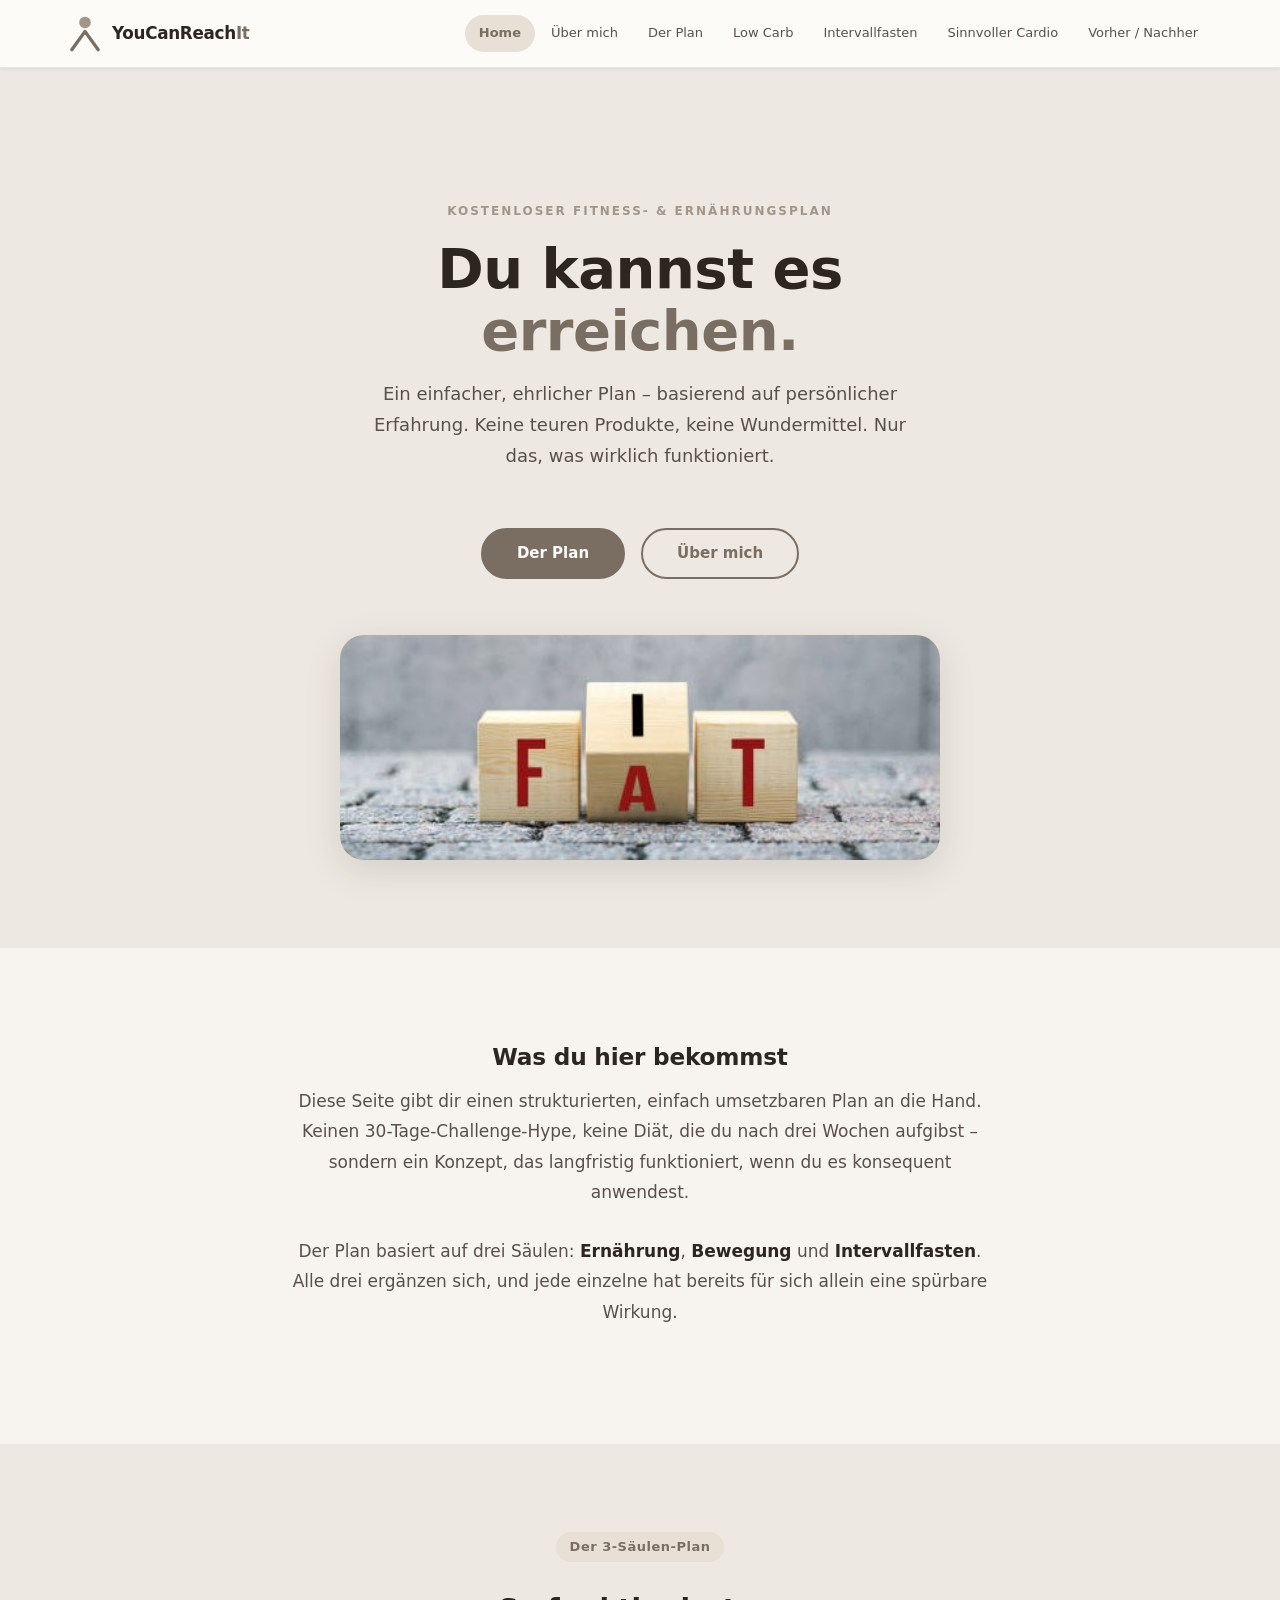
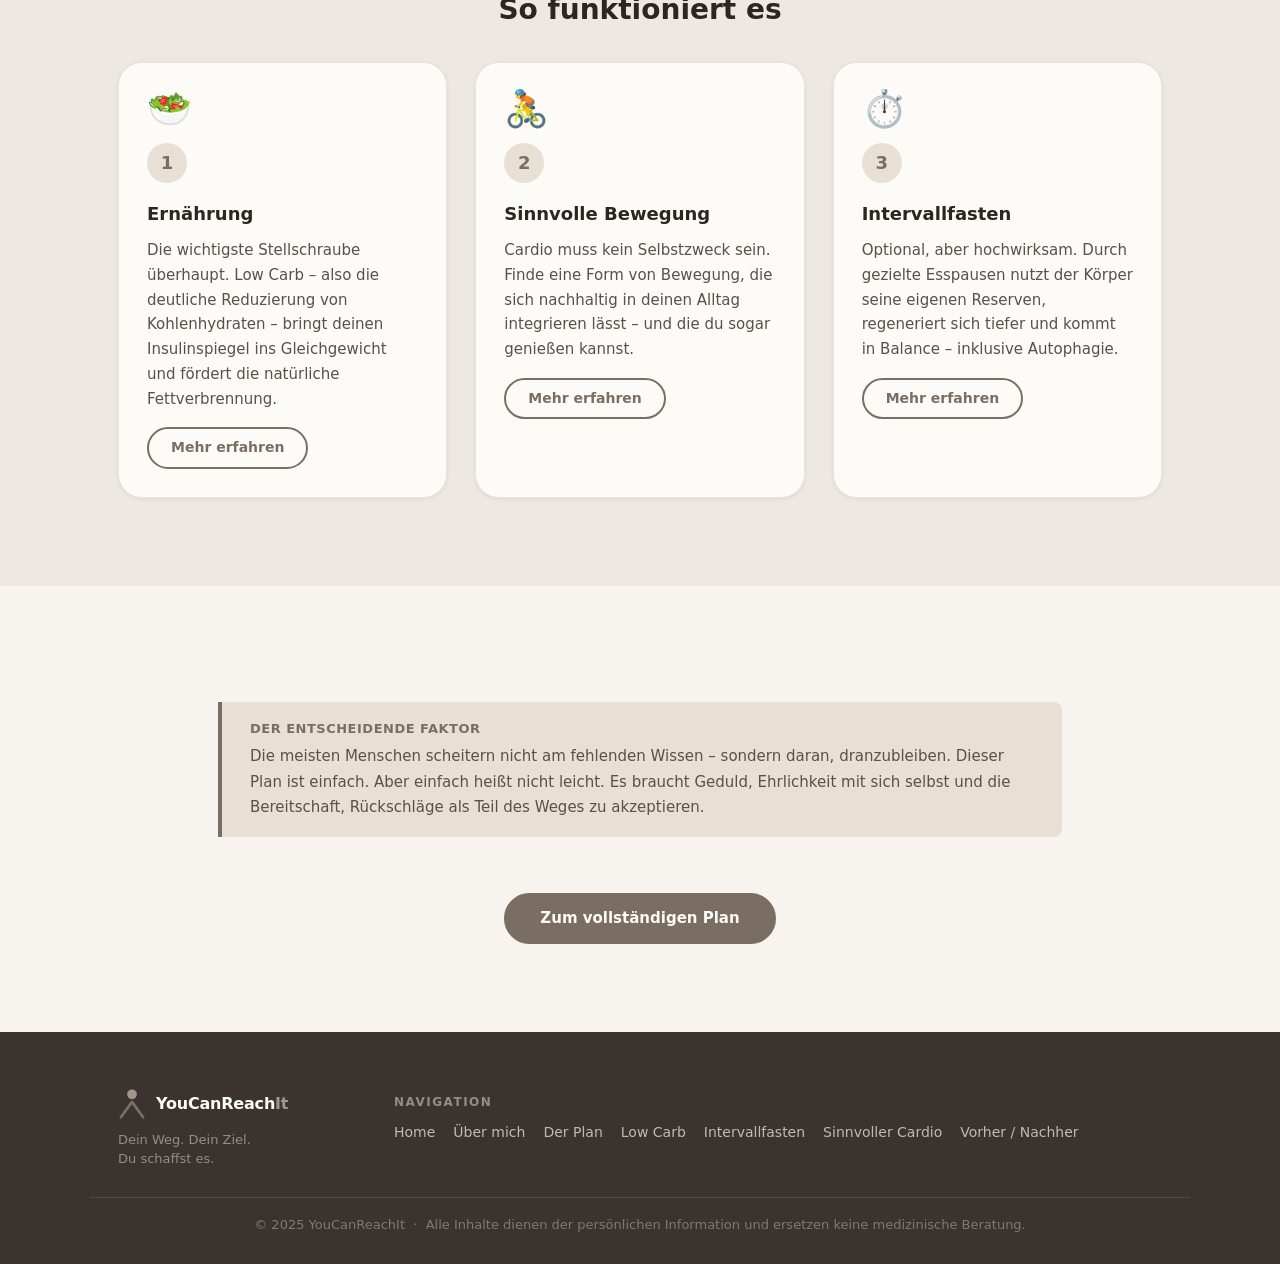
==== index.html @ 7ecdbd4e "first refactoring" ====
<!DOCTYPE html>
<html lang="de">
<head>
  <meta charset="UTF-8">
  <meta name="viewport" content="width=device-width, initial-scale=1.0">
  <meta name="description" content="YouCanReachIt – Ein kostenloser, ehrlicher Plan für nachhaltige Gewichtsabnahme. Ernährung, Bewegung und Intervallfasten einfach erklärt.">
  <title>YouCanReachIt – Du kannst es erreichen</title>
  <link rel="stylesheet" href="main.css">
</head>
<body>

  <!-- ===== NAVBAR ===== -->
  <header class="navbar">
    <div class="nav-container">
      <a href="index.html" class="nav-brand">
        <svg class="logo-svg" viewBox="0 0 40 46" fill="none" xmlns="http://www.w3.org/2000/svg">
          <circle cx="20" cy="9" r="7" fill="#A49589"/>
          <path d="M4 42L20 20L36 42" stroke="#7A6E63" stroke-width="4" stroke-linecap="round" stroke-linejoin="round"/>
        </svg>
        <span class="nav-brand-text">YouCanReach<em>It</em></span>
      </a>
      <nav class="nav-links">
        <a href="index.html" class="active">Home</a>
        <a href="aboutme.html">Über mich</a>
        <a href="plan.html">Der Plan</a>
        <a href="lowcarb.html">Low Carb</a>
        <a href="intervall.html">Intervallfasten</a>
        <a href="sinncardio.html">Sinnvoller Cardio</a>
        <a href="picsside.html">Vorher / Nachher</a>
      </nav>
    </div>
  </header>

  <main>

    <!-- ===== HERO ===== -->
    <section class="hero">
      <div class="container">
        <span class="hero-eyebrow">Kostenloser Fitness- & Ernährungsplan</span>
        <h1 class="hero-title">
          Du kannst es<br><em>erreichen.</em>
        </h1>
        <p class="hero-subtitle">
          Ein einfacher, ehrlicher Plan – basierend auf persönlicher Erfahrung.
          Keine teuren Produkte, keine Wundermittel. Nur das, was wirklich funktioniert.
        </p>
        <div class="btn-group">
          <a href="plan.html" class="btn btn-primary">Der Plan</a>
          <a href="aboutme.html" class="btn btn-secondary">Über mich</a>
        </div>

        <div class="hero-image-wrap">
          <img class="hero-image" src="image/fat.jpg" alt="Motivation – der erste Schritt zählt">
        </div>
      </div>
    </section>

    <!-- ===== INTRO ===== -->
    <section class="section">
      <div class="container">
        <div class="article text-center">
          <h2 style="text-align:center;">Was du hier bekommst</h2>
          <p>
            Diese Seite gibt dir einen strukturierten, einfach umsetzbaren Plan an die Hand.
            Keinen 30-Tage-Challenge-Hype, keine Diät, die du nach drei Wochen aufgibst –
            sondern ein Konzept, das langfristig funktioniert, wenn du es konsequent anwendest.
          </p>
          <p>
            Der Plan basiert auf drei Säulen: <strong>Ernährung</strong>,
            <strong>Bewegung</strong> und <strong>Intervallfasten</strong>.
            Alle drei ergänzen sich, und jede einzelne hat bereits für sich allein
            eine spürbare Wirkung.
          </p>
        </div>
      </div>
    </section>

    <!-- ===== 3 SÄULEN CARDS ===== -->
    <section class="section-alt">
      <div class="container-wide">
        <div class="text-center mb-md">
          <span class="tag">Der 3-Säulen-Plan</span>
          <h2 style="font-size:1.75rem; font-weight:800; color:var(--text-primary); margin-top:var(--space-xs);">
            So funktioniert es
          </h2>
        </div>

        <div class="card-grid">

          <div class="card">
            <div class="card-icon">🥗</div>
            <div class="card-number">1</div>
            <h3 class="card-title">Ernährung</h3>
            <p class="card-body">
              Die wichtigste Stellschraube überhaupt. Low Carb – also die deutliche Reduzierung
              von Kohlenhydraten – bringt deinen Insulinspiegel ins Gleichgewicht und fördert
              die natürliche Fettverbrennung.
            </p>
            <a href="lowcarb.html" class="btn btn-secondary btn-sm">Mehr erfahren</a>
          </div>

          <div class="card">
            <div class="card-icon">🚴</div>
            <div class="card-number">2</div>
            <h3 class="card-title">Sinnvolle Bewegung</h3>
            <p class="card-body">
              Cardio muss kein Selbstzweck sein. Finde eine Form von Bewegung, die sich
              nachhaltig in deinen Alltag integrieren lässt – und die du sogar genießen kannst.
            </p>
            <a href="sinncardio.html" class="btn btn-secondary btn-sm">Mehr erfahren</a>
          </div>

          <div class="card">
            <div class="card-icon">⏱️</div>
            <div class="card-number">3</div>
            <h3 class="card-title">Intervallfasten</h3>
            <p class="card-body">
              Optional, aber hochwirksam. Durch gezielte Esspausen nutzt der Körper seine
              eigenen Reserven, regeneriert sich tiefer und kommt in Balance –
              inklusive Autophagie.
            </p>
            <a href="intervall.html" class="btn btn-secondary btn-sm">Mehr erfahren</a>
          </div>

        </div>
      </div>
    </section>

    <!-- ===== PHILOSOPHY ===== -->
    <section class="section">
      <div class="container">
        <div class="highlight">
          <strong>Der entscheidende Faktor</strong>
          Die meisten Menschen scheitern nicht am fehlenden Wissen – sondern daran, dranzubleiben.
          Dieser Plan ist einfach. Aber einfach heißt nicht leicht. Es braucht Geduld, Ehrlichkeit
          mit sich selbst und die Bereitschaft, Rückschläge als Teil des Weges zu akzeptieren.
        </div>

        <div class="text-center mt-lg">
          <a href="plan.html" class="btn btn-primary">Zum vollständigen Plan</a>
        </div>
      </div>
    </section>

  </main>

  <!-- ===== FOOTER ===== -->
  <footer class="footer">
    <div class="footer-inner">
      <div class="footer-brand">
        <a href="index.html" class="footer-brand-link">
          <svg viewBox="0 0 40 46" fill="none" xmlns="http://www.w3.org/2000/svg" style="width:28px;height:32px;flex-shrink:0;">
            <circle cx="20" cy="9" r="7" fill="#A49589"/>
            <path d="M4 42L20 20L36 42" stroke="#7A6E63" stroke-width="4" stroke-linecap="round" stroke-linejoin="round"/>
          </svg>
          <span class="footer-brand-name">YouCanReach<em>It</em></span>
        </a>
        <p class="footer-tagline">Dein Weg. Dein Ziel.<br>Du schaffst es.</p>
      </div>
      <div class="footer-nav-wrap">
        <p class="footer-nav-title">Navigation</p>
        <nav class="footer-nav">
          <a href="index.html">Home</a>
          <a href="aboutme.html">Über mich</a>
          <a href="plan.html">Der Plan</a>
          <a href="lowcarb.html">Low Carb</a>
          <a href="intervall.html">Intervallfasten</a>
          <a href="sinncardio.html">Sinnvoller Cardio</a>
          <a href="picsside.html">Vorher / Nachher</a>
        </nav>
      </div>
    </div>
    <div class="footer-bottom">
      <p>&copy; 2025 YouCanReachIt &nbsp;·&nbsp; Alle Inhalte dienen der persönlichen Information und ersetzen keine medizinische Beratung.</p>
    </div>
  </footer>

</body>
</html>
---- main.css ----
/* =============================================
   YouCanReachIt – Design System
   Farbpalette: Warmes Beige & Grau
   ============================================= */

/* --- Reset & Base --- */
*, *::before, *::after {
  box-sizing: border-box;
  margin: 0;
  padding: 0;
}

/* --- Design Tokens --- */
:root {
  --bg-main:       #F7F3EE;
  --bg-alt:        #EDE8E1;
  --bg-card:       #FDFBF8;
  --bg-dark:       #3A3330;
  --bg-dark-deep:  #2C2520;

  --accent:        #7A6E63;
  --accent-light:  #A49589;
  --accent-pale:   #E8E0D5;

  --text-primary:  #2C2520;
  --text-secondary:#5A504A;
  --text-muted:    #8C8078;
  --text-white:    #FDFBF8;

  --border:        #D4CCC4;
  --border-light:  #EAE5DF;

  --shadow-sm:  0 1px 4px rgba(44, 37, 32, 0.08);
  --shadow-md:  0 4px 18px rgba(44, 37, 32, 0.11);
  --shadow-lg:  0 10px 36px rgba(44, 37, 32, 0.13);

  --radius-sm:   8px;
  --radius-md:  16px;
  --radius-lg:  24px;
  --radius-xl:  36px;
  --radius-full: 999px;

  --space-xs:   8px;
  --space-sm:  16px;
  --space-md:  28px;
  --space-lg:  56px;
  --space-xl:  88px;
  --space-2xl: 128px;

  --font: 'Segoe UI', system-ui, -apple-system, Arial, sans-serif;
  --nav-height: 68px;
}

/* --- Base --- */
html { scroll-behavior: smooth; }

body {
  font-family: var(--font);
  background: var(--bg-main);
  color: var(--text-primary);
  line-height: 1.72;
  font-size: 16px;
  padding-top: var(--nav-height);
}

img { max-width: 100%; height: auto; display: block; }

/* Reset global link styling from original */
a { text-decoration: none; }


/* =============================================
   NAVBAR
   ============================================= */
.navbar {
  position: fixed;
  top: 0; left: 0; right: 0;
  height: var(--nav-height);
  background: var(--bg-card);
  border-bottom: 1px solid var(--border-light);
  box-shadow: var(--shadow-sm);
  z-index: 1000;
}

.nav-container {
  max-width: 1200px;
  margin: 0 auto;
  height: 100%;
  display: flex;
  align-items: center;
  justify-content: space-between;
  padding: 0 var(--space-md);
  gap: var(--space-sm);
}

.nav-brand {
  display: flex;
  align-items: center;
  gap: 10px;
  text-decoration: none;
  flex-shrink: 0;
}

.logo-svg { width: 34px; height: 38px; flex-shrink: 0; }

.nav-brand-text {
  font-size: 1.05rem;
  font-weight: 800;
  color: var(--text-primary);
  letter-spacing: -0.3px;
  line-height: 1;
}

.nav-brand-text em {
  color: var(--accent);
  font-style: normal;
}

.nav-links {
  display: flex;
  align-items: center;
  gap: 2px;
  flex-wrap: wrap;
  justify-content: flex-end;
}

.nav-links a {
  display: inline-block;
  padding: 7px 14px;
  font-size: 0.8125rem;
  font-weight: 500;
  color: var(--text-secondary);
  text-decoration: none;
  border-radius: var(--radius-full);
  transition: background 0.18s, color 0.18s;
  white-space: nowrap;
  background: none;
  border: none;
  margin: 0;
  text-align: left;
}

.nav-links a:hover { background: var(--accent-pale); color: var(--accent); }
.nav-links a.active { background: var(--accent-pale); color: var(--accent); font-weight: 600; }


/* =============================================
   BUTTONS
   ============================================= */
.btn {
  display: inline-block;
  padding: 13px 34px;
  border-radius: var(--radius-full);
  font-size: 0.9375rem;
  font-weight: 600;
  text-decoration: none;
  text-align: center;
  cursor: pointer;
  transition: all 0.2s ease;
  border: 2px solid transparent;
  white-space: nowrap;
  line-height: 1.4;
}

.btn-primary {
  background: var(--accent);
  color: var(--text-white);
  border-color: var(--accent);
}
.btn-primary:hover {
  background: var(--bg-dark);
  border-color: var(--bg-dark);
  color: var(--text-white);
  transform: translateY(-1px);
  box-shadow: var(--shadow-md);
}

.btn-secondary {
  background: transparent;
  color: var(--accent);
  border-color: var(--accent);
}
.btn-secondary:hover {
  background: var(--accent);
  color: var(--text-white);
  transform: translateY(-1px);
  box-shadow: var(--shadow-md);
}

.btn-ghost {
  background: rgba(253,251,248,0.12);
  color: var(--text-white);
  border-color: rgba(253,251,248,0.35);
}
.btn-ghost:hover {
  background: rgba(253,251,248,0.22);
  color: var(--text-white);
  transform: translateY(-1px);
}

.btn-sm {
  padding: 9px 22px;
  font-size: 0.875rem;
}

.btn-group {
  display: flex;
  gap: var(--space-sm);
  flex-wrap: wrap;
  justify-content: center;
}


/* =============================================
   LAYOUT HELPERS
   ============================================= */
.container      { max-width: 900px;  margin: 0 auto; padding: 0 var(--space-md); }
.container-wide { max-width: 1100px; margin: 0 auto; padding: 0 var(--space-md); }

.section     { padding: var(--space-xl) 0; }
.section-alt { background: var(--bg-alt); padding: var(--space-xl) 0; }
.section-sm  { padding: var(--space-lg) 0; }

.text-center  { text-align: center; }
.text-muted   { color: var(--text-muted); font-size: 0.9rem; }
.mt-xs { margin-top: var(--space-xs); }
.mt-sm { margin-top: var(--space-sm); }
.mt-md { margin-top: var(--space-md); }
.mt-lg { margin-top: var(--space-lg); }
.mb-sm { margin-bottom: var(--space-sm); }
.mb-md { margin-bottom: var(--space-md); }


/* =============================================
   HERO (Landing)
   ============================================= */
.hero {
  background: var(--bg-alt);
  padding: var(--space-2xl) 0 var(--space-xl);
  text-align: center;
}

.hero-eyebrow {
  display: inline-block;
  font-size: 0.75rem;
  font-weight: 700;
  letter-spacing: 2px;
  text-transform: uppercase;
  color: var(--accent-light);
  margin-bottom: var(--space-sm);
}

.hero-title {
  font-size: clamp(2.25rem, 5.5vw, 3.5rem);
  font-weight: 800;
  line-height: 1.12;
  color: var(--text-primary);
  margin-bottom: var(--space-sm);
  letter-spacing: -0.5px;
}

.hero-title em {
  color: var(--accent);
  font-style: normal;
}

.hero-subtitle {
  font-size: 1.125rem;
  color: var(--text-secondary);
  max-width: 560px;
  margin: 0 auto var(--space-lg);
  line-height: 1.72;
}

.hero-image-wrap {
  margin-top: var(--space-lg);
  display: flex;
  justify-content: center;
}

.hero-image {
  width: 100%;
  max-width: 600px;
  max-height: 340px;
  object-fit: cover;
  border-radius: var(--radius-lg);
  box-shadow: var(--shadow-lg);
}


/* =============================================
   PAGE HERO (Unterseiten)
   ============================================= */
.page-hero {
  background: var(--bg-alt);
  padding: var(--space-lg) 0 var(--space-md);
  text-align: center;
  border-bottom: 1px solid var(--border-light);
}

.page-title {
  font-size: clamp(1.8rem, 4.5vw, 2.6rem);
  font-weight: 800;
  color: var(--text-primary);
  letter-spacing: -0.3px;
}

.page-subtitle {
  font-size: 1.0625rem;
  color: var(--text-secondary);
  margin-top: var(--space-xs);
  max-width: 520px;
  margin-left: auto;
  margin-right: auto;
  line-height: 1.65;
}

.tag {
  display: inline-block;
  background: var(--accent-pale);
  color: var(--accent);
  border-radius: var(--radius-full);
  padding: 4px 14px;
  font-size: 0.8125rem;
  font-weight: 600;
  letter-spacing: 0.5px;
  margin-bottom: var(--space-sm);
}


/* =============================================
   CARDS
   ============================================= */
.card {
  background: var(--bg-card);
  border: 1px solid var(--border-light);
  border-radius: var(--radius-lg);
  padding: var(--space-md);
  box-shadow: var(--shadow-sm);
  transition: box-shadow 0.2s, transform 0.2s;
}

.card:hover {
  box-shadow: var(--shadow-md);
  transform: translateY(-3px);
}

.card-grid {
  display: grid;
  grid-template-columns: repeat(auto-fit, minmax(260px, 1fr));
  gap: var(--space-md);
}

.card-icon {
  font-size: 2.25rem;
  margin-bottom: var(--space-sm);
  line-height: 1;
}

.card-number {
  display: inline-flex;
  align-items: center;
  justify-content: center;
  width: 40px;
  height: 40px;
  background: var(--accent-pale);
  color: var(--accent);
  border-radius: 50%;
  font-size: 1.125rem;
  font-weight: 800;
  margin-bottom: var(--space-sm);
  flex-shrink: 0;
}

.card-title {
  font-size: 1.125rem;
  font-weight: 700;
  color: var(--text-primary);
  margin-bottom: var(--space-xs);
}

.card-body {
  font-size: 0.9375rem;
  color: var(--text-secondary);
  line-height: 1.65;
  margin-bottom: var(--space-sm);
}


/* =============================================
   CONTENT ARTICLE
   ============================================= */
.article {
  max-width: 700px;
  margin: 0 auto;
  font-size: 1.0625rem;
  color: var(--text-secondary);
  line-height: 1.8;
}

.article h2 {
  font-size: 1.45rem;
  font-weight: 700;
  color: var(--text-primary);
  margin: var(--space-lg) 0 var(--space-xs);
  letter-spacing: -0.2px;
}

.article h2:first-child { margin-top: 0; }

.article p { margin-bottom: var(--space-md); }

.article strong {
  color: var(--text-primary);
  font-weight: 600;
}

.highlight {
  background: var(--accent-pale);
  border-left: 4px solid var(--accent);
  border-radius: 0 var(--radius-sm) var(--radius-sm) 0;
  padding: var(--space-sm) var(--space-md);
  margin: var(--space-md) 0;
  color: var(--text-secondary);
  font-size: 0.9375rem;
  line-height: 1.7;
}

.highlight strong {
  color: var(--accent);
  display: block;
  margin-bottom: 4px;
  font-size: 0.8125rem;
  letter-spacing: 0.5px;
  text-transform: uppercase;
}


/* =============================================
   FEATURE IMAGE
   ============================================= */
.feature-image {
  border-radius: var(--radius-lg);
  box-shadow: var(--shadow-md);
  width: 100%;
  max-width: 560px;
  height: 320px;
  object-fit: cover;
  margin: var(--space-md) auto;
}

.feature-image-sm {
  border-radius: var(--radius-md);
  box-shadow: var(--shadow-sm);
  width: 100%;
  max-width: 380px;
  height: 240px;
  object-fit: cover;
  margin: var(--space-sm) auto;
}


/* =============================================
   GALLERY
   ============================================= */
.gallery {
  display: grid;
  grid-template-columns: repeat(auto-fill, minmax(180px, 1fr));
  gap: var(--space-sm);
}

.gallery-item { position: relative; }

.gallery-item img {
  width: 100%;
  height: 240px;
  object-fit: cover;
  border-radius: var(--radius-md);
  box-shadow: var(--shadow-sm);
  transition: box-shadow 0.2s, transform 0.2s;
}

.gallery-item img:hover {
  box-shadow: var(--shadow-md);
  transform: scale(1.02);
}

.gallery-label {
  text-align: center;
  font-size: 0.8125rem;
  color: var(--text-muted);
  margin-top: 6px;
  font-weight: 500;
}


/* =============================================
   BACK NAVIGATION
   ============================================= */
.back-nav {
  display: flex;
  gap: var(--space-sm);
  justify-content: center;
  padding: var(--space-lg) var(--space-md);
  flex-wrap: wrap;
  border-top: 1px solid var(--border-light);
  margin-top: var(--space-lg);
}


/* =============================================
   INFO / HIGHLIGHT BANNER
   ============================================= */
.info-banner {
  background: var(--bg-dark);
  color: var(--text-white);
  border-radius: var(--radius-lg);
  padding: var(--space-md) var(--space-lg);
  text-align: center;
}

.info-banner h3 {
  color: var(--text-white);
  font-size: 1.125rem;
  font-weight: 700;
  margin-bottom: var(--space-xs);
}

.info-banner p {
  color: rgba(253, 251, 248, 0.80);
  font-size: 0.9375rem;
  line-height: 1.65;
}


/* =============================================
   DONATE SECTION
   ============================================= */
.donate-card {
  background: var(--bg-card);
  border: 1px solid var(--border-light);
  border-radius: var(--radius-lg);
  padding: var(--space-lg);
  text-align: center;
  max-width: 540px;
  margin: 0 auto;
  box-shadow: var(--shadow-sm);
}

.donate-card h3 {
  font-size: 1.3rem;
  font-weight: 700;
  color: var(--text-primary);
  margin-bottom: var(--space-xs);
}

.donate-card p {
  color: var(--text-secondary);
  font-size: 0.9375rem;
  line-height: 1.65;
  margin-bottom: var(--space-md);
}

.donate-card .paypal-btn img {
  height: 44px;
  width: auto;
  margin: 0 auto;
}


/* =============================================
   ABOUT ME SPLIT LAYOUT
   ============================================= */
.split {
  display: grid;
  grid-template-columns: 340px 1fr;
  gap: var(--space-lg);
  align-items: center;
}

.about-image {
  width: 100%;
  max-width: 320px;
  height: 380px;
  object-fit: cover;
  object-position: top;
  border-radius: var(--radius-lg);
  box-shadow: var(--shadow-md);
  filter: grayscale(15%);
}

.about-text h2 {
  font-size: 1.5rem;
  font-weight: 700;
  color: var(--text-primary);
  margin-bottom: var(--space-sm);
  letter-spacing: -0.2px;
}

.about-text p {
  color: var(--text-secondary);
  font-size: 1rem;
  line-height: 1.8;
  margin-bottom: var(--space-sm);
}


/* =============================================
   FOOTER
   ============================================= */
.footer {
  background: var(--bg-dark);
  padding: var(--space-lg) 0 var(--space-md);
}

.footer-inner {
  max-width: 1100px;
  margin: 0 auto;
  padding: 0 var(--space-md);
  display: grid;
  grid-template-columns: 220px 1fr;
  gap: var(--space-lg);
  align-items: start;
}

.footer-brand { display: flex; flex-direction: column; gap: 8px; }

.footer-brand-link {
  display: flex;
  align-items: center;
  gap: 10px;
  text-decoration: none;
}

.footer-brand-name {
  font-size: 1rem;
  font-weight: 800;
  color: var(--text-white);
  letter-spacing: -0.2px;
}

.footer-brand-name em {
  color: var(--accent-light);
  font-style: normal;
}

.footer-tagline {
  font-size: 0.8125rem;
  color: rgba(253, 251, 248, 0.45);
  line-height: 1.5;
  margin-top: 2px;
}

.footer-nav-wrap { padding-top: 4px; }

.footer-nav-title {
  font-size: 0.75rem;
  font-weight: 700;
  letter-spacing: 1.5px;
  text-transform: uppercase;
  color: rgba(253, 251, 248, 0.45);
  margin-bottom: var(--space-xs);
}

.footer-nav {
  display: flex;
  flex-wrap: wrap;
  gap: 6px 18px;
}

.footer-nav a {
  color: rgba(253, 251, 248, 0.68);
  text-decoration: none;
  font-size: 0.875rem;
  transition: color 0.18s;
  display: inline;
  background: none;
  margin: 0;
  padding: 0;
  border-radius: 0;
}

.footer-nav a:hover { color: var(--text-white); }

.footer-bottom {
  max-width: 1100px;
  margin: var(--space-md) auto 0;
  padding: var(--space-sm) var(--space-md) 0;
  border-top: 1px solid rgba(253, 251, 248, 0.1);
  text-align: center;
  font-size: 0.8125rem;
  color: rgba(253, 251, 248, 0.35);
}


/* =============================================
   RESPONSIVE
   ============================================= */
@media (max-width: 860px) {
  .split {
    grid-template-columns: 1fr;
    text-align: center;
  }
  .about-image {
    margin: 0 auto;
    height: 300px;
  }
  .footer-inner {
    grid-template-columns: 1fr;
    text-align: center;
  }
  .footer-brand { align-items: center; }
  .footer-brand-link { justify-content: center; }
  .footer-nav { justify-content: center; }
}

@media (max-width: 640px) {
  :root {
    --space-xl: 60px;
    --space-2xl: 80px;
    --nav-height: 60px;
  }

  .nav-links a {
    font-size: 0.75rem;
    padding: 5px 10px;
  }

  .gallery {
    grid-template-columns: repeat(auto-fill, minmax(150px, 1fr));
  }

  .feature-image { height: 220px; }
  .feature-image-sm { height: 180px; }
}

@media (max-width: 520px) {
  :root { --nav-height: 112px; }

  .nav-container {
    flex-direction: column;
    height: auto;
    padding: 10px var(--space-sm);
    gap: 8px;
  }

  .navbar { height: auto; }

  .nav-links { justify-content: center; }

  .btn { padding: 11px 26px; font-size: 0.875rem; }
}
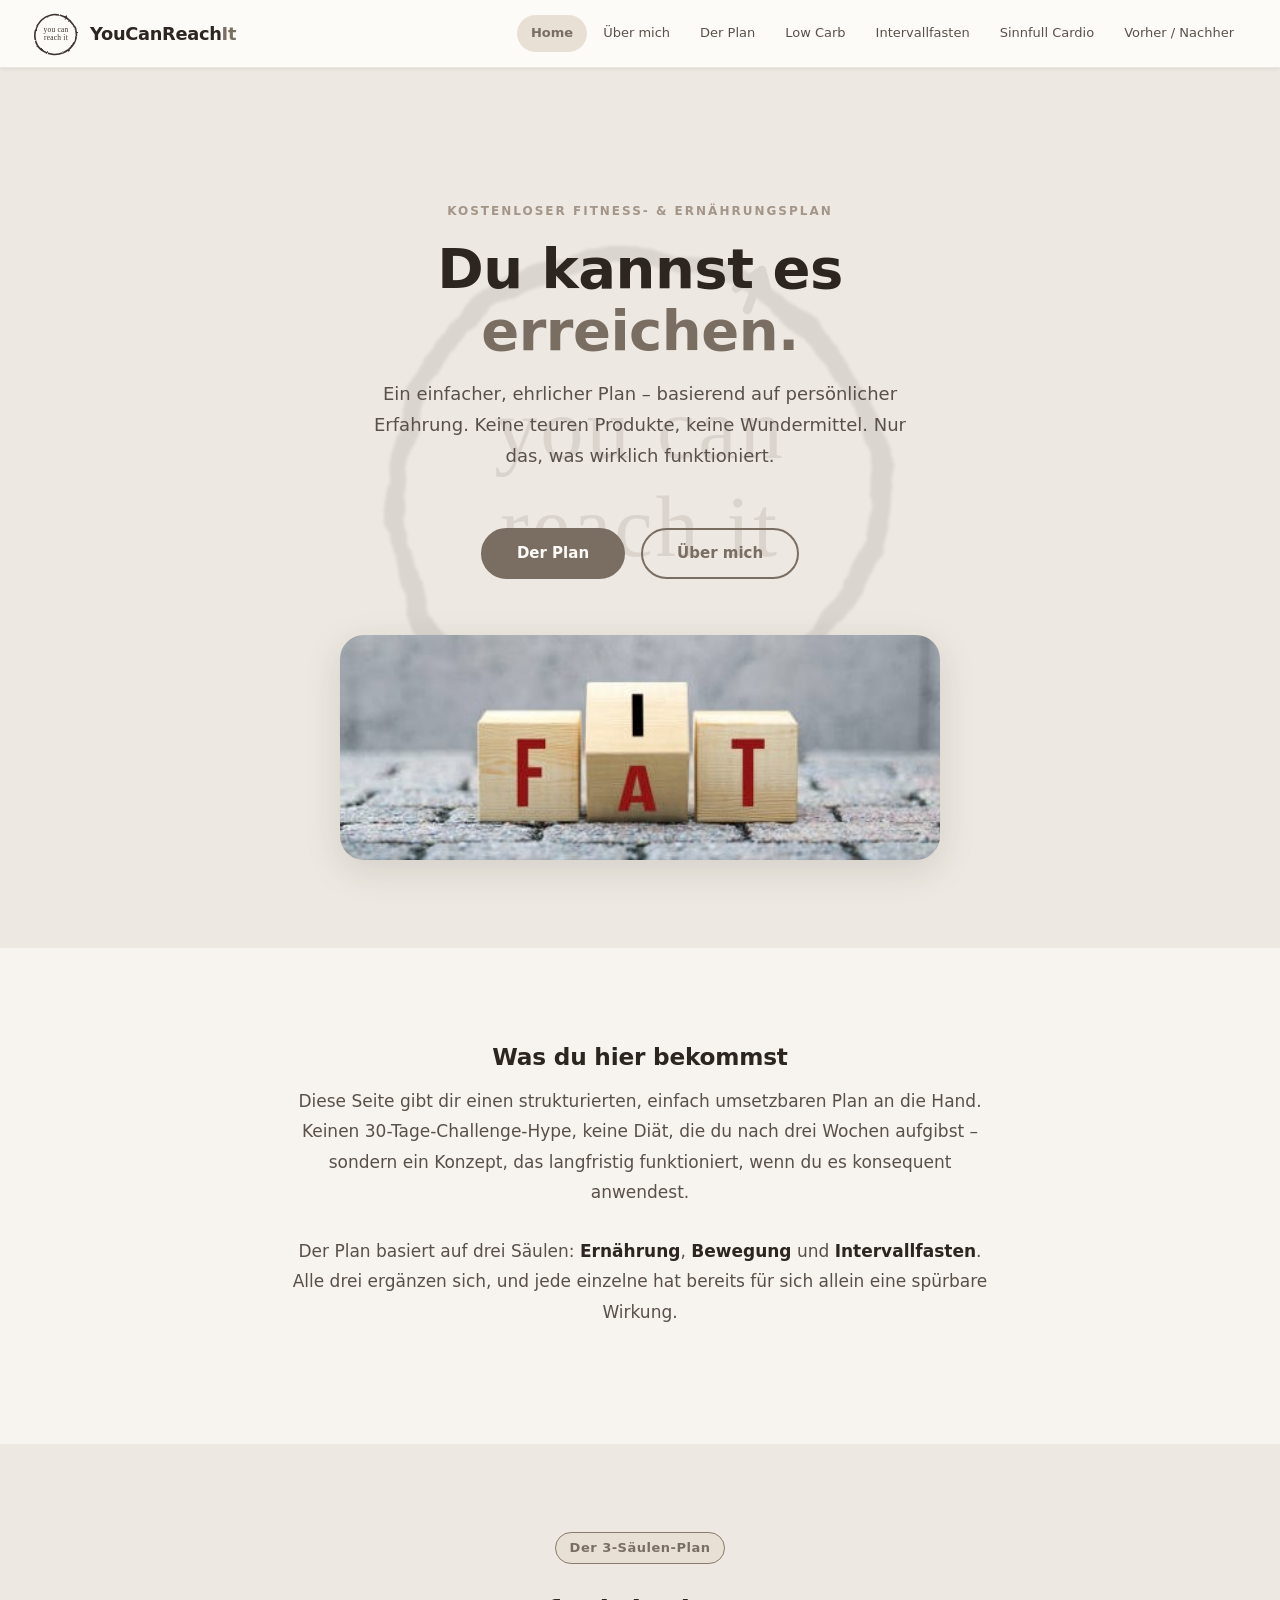
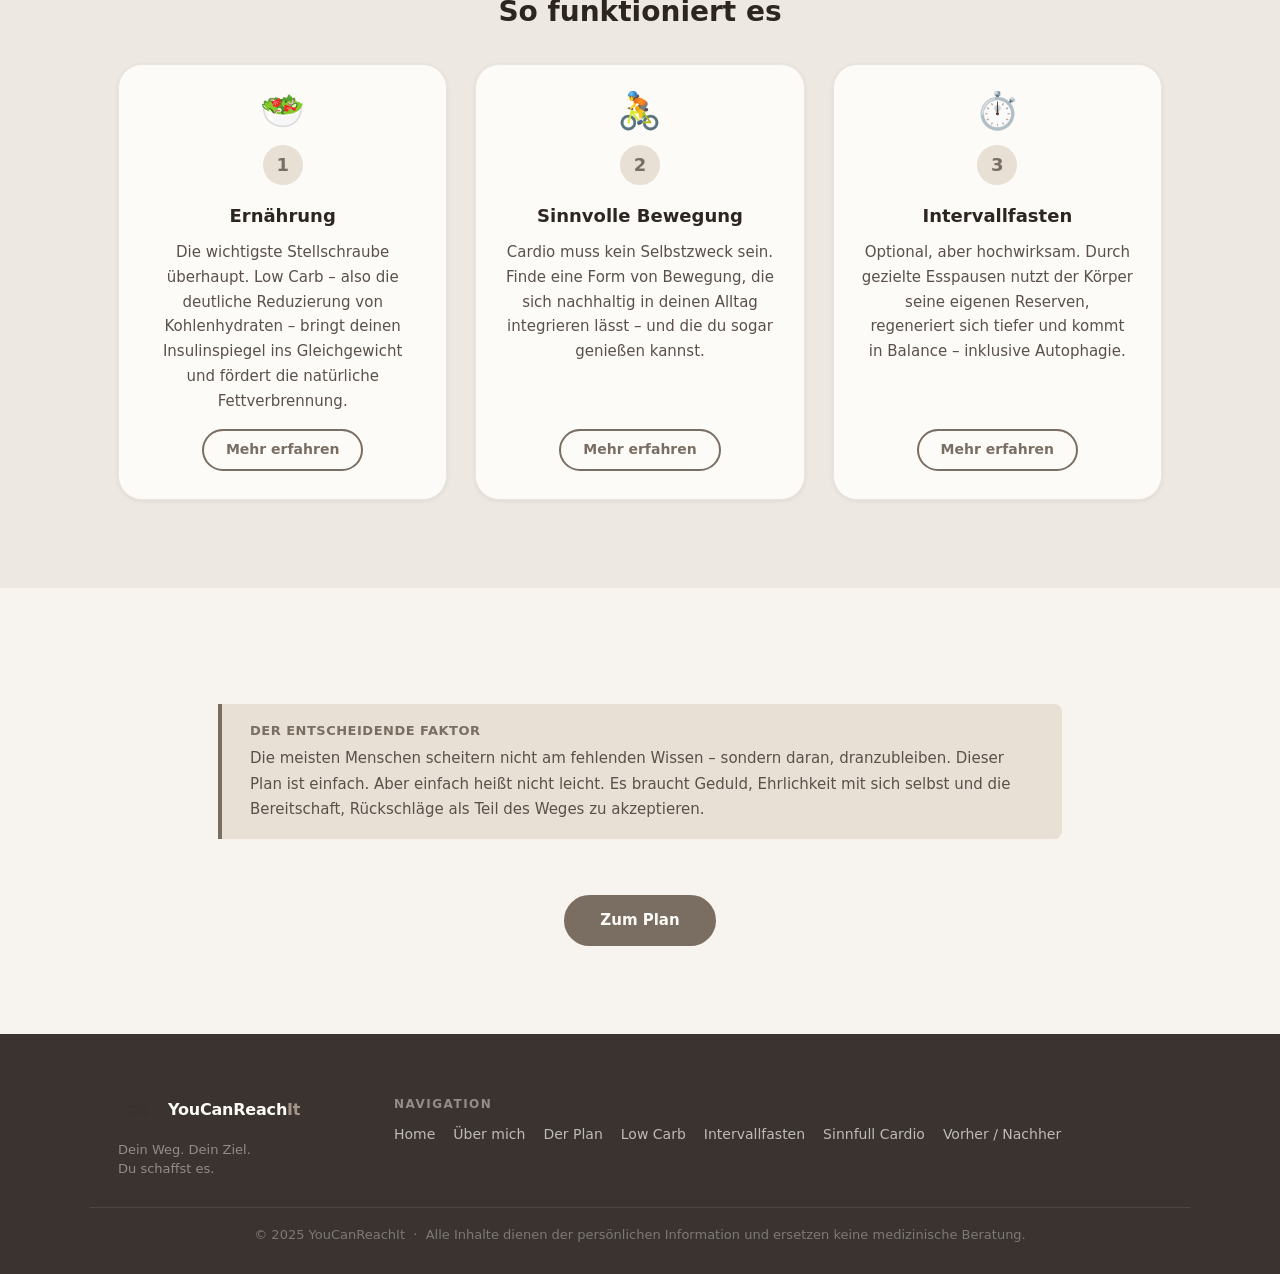
==== commit 6266d0fc: "second refactoring" ====
--- a/index.html
+++ b/index.html
@@ -5,6 +5,7 @@
   <meta name="viewport" content="width=device-width, initial-scale=1.0">
   <meta name="description" content="YouCanReachIt – Ein kostenloser, ehrlicher Plan für nachhaltige Gewichtsabnahme. Ernährung, Bewegung und Intervallfasten einfach erklärt.">
   <title>YouCanReachIt – Du kannst es erreichen</title>
+  <link rel="icon" href="favicon.svg" type="image/svg+xml">
   <link rel="stylesheet" href="main.css">
 </head>
 <body>
@@ -13,10 +14,7 @@
   <header class="navbar">
     <div class="nav-container">
       <a href="index.html" class="nav-brand">
-        <svg class="logo-svg" viewBox="0 0 40 46" fill="none" xmlns="http://www.w3.org/2000/svg">
-          <circle cx="20" cy="9" r="7" fill="#A49589"/>
-          <path d="M4 42L20 20L36 42" stroke="#7A6E63" stroke-width="4" stroke-linecap="round" stroke-linejoin="round"/>
-        </svg>
+        <img src="logo.svg" class="logo-svg" alt="YouCanReachIt Logo">
         <span class="nav-brand-text">YouCanReach<em>It</em></span>
       </a>
       <nav class="nav-links">
@@ -25,7 +23,7 @@
         <a href="plan.html">Der Plan</a>
         <a href="lowcarb.html">Low Carb</a>
         <a href="intervall.html">Intervallfasten</a>
-        <a href="sinncardio.html">Sinnvoller Cardio</a>
+        <a href="sinncardio.html">Sinnfull Cardio</a>
         <a href="picsside.html">Vorher / Nachher</a>
       </nav>
     </div>
@@ -35,6 +33,7 @@
 
     <!-- ===== HERO ===== -->
     <section class="hero">
+      <img src="logo.svg" class="hero-watermark" alt="">
       <div class="container">
         <span class="hero-eyebrow">Kostenloser Fitness- & Ernährungsplan</span>
         <h1 class="hero-title">
@@ -87,7 +86,7 @@
 
         <div class="card-grid">
 
-          <div class="card">
+          <a href="lowcarb.html" class="card">
             <div class="card-icon">🥗</div>
             <div class="card-number">1</div>
             <h3 class="card-title">Ernährung</h3>
@@ -96,10 +95,10 @@
               von Kohlenhydraten – bringt deinen Insulinspiegel ins Gleichgewicht und fördert
               die natürliche Fettverbrennung.
             </p>
-            <a href="lowcarb.html" class="btn btn-secondary btn-sm">Mehr erfahren</a>
-          </div>
+            <span class="btn btn-secondary btn-sm">Mehr erfahren</span>
+          </a>
 
-          <div class="card">
+          <a href="sinncardio.html" class="card">
             <div class="card-icon">🚴</div>
             <div class="card-number">2</div>
             <h3 class="card-title">Sinnvolle Bewegung</h3>
@@ -107,10 +106,10 @@
               Cardio muss kein Selbstzweck sein. Finde eine Form von Bewegung, die sich
               nachhaltig in deinen Alltag integrieren lässt – und die du sogar genießen kannst.
             </p>
-            <a href="sinncardio.html" class="btn btn-secondary btn-sm">Mehr erfahren</a>
-          </div>
+            <span class="btn btn-secondary btn-sm">Mehr erfahren</span>
+          </a>
 
-          <div class="card">
+          <a href="intervall.html" class="card">
             <div class="card-icon">⏱️</div>
             <div class="card-number">3</div>
             <h3 class="card-title">Intervallfasten</h3>
@@ -119,8 +118,8 @@
               eigenen Reserven, regeneriert sich tiefer und kommt in Balance –
               inklusive Autophagie.
             </p>
-            <a href="intervall.html" class="btn btn-secondary btn-sm">Mehr erfahren</a>
-          </div>
+            <span class="btn btn-secondary btn-sm">Mehr erfahren</span>
+          </a>
 
         </div>
       </div>
@@ -137,7 +136,7 @@
         </div>
 
         <div class="text-center mt-lg">
-          <a href="plan.html" class="btn btn-primary">Zum vollständigen Plan</a>
+          <a href="plan.html" class="btn btn-primary">Zum Plan</a>
         </div>
       </div>
     </section>
@@ -149,10 +148,7 @@
     <div class="footer-inner">
       <div class="footer-brand">
         <a href="index.html" class="footer-brand-link">
-          <svg viewBox="0 0 40 46" fill="none" xmlns="http://www.w3.org/2000/svg" style="width:28px;height:32px;flex-shrink:0;">
-            <circle cx="20" cy="9" r="7" fill="#A49589"/>
-            <path d="M4 42L20 20L36 42" stroke="#7A6E63" stroke-width="4" stroke-linecap="round" stroke-linejoin="round"/>
-          </svg>
+          <img src="logo.svg" style="width:40px;height:40px;flex-shrink:0;object-fit:contain;" alt="YouCanReachIt Logo">
           <span class="footer-brand-name">YouCanReach<em>It</em></span>
         </a>
         <p class="footer-tagline">Dein Weg. Dein Ziel.<br>Du schaffst es.</p>
@@ -165,7 +161,7 @@
           <a href="plan.html">Der Plan</a>
           <a href="lowcarb.html">Low Carb</a>
           <a href="intervall.html">Intervallfasten</a>
-          <a href="sinncardio.html">Sinnvoller Cardio</a>
+          <a href="sinncardio.html">Sinnfull Cardio</a>
           <a href="picsside.html">Vorher / Nachher</a>
         </nav>
       </div>
--- a/main.css
+++ b/main.css
@@ -2,6 +2,7 @@
    YouCanReachIt – Design System
    Farbpalette: Warmes Beige & Grau
    ============================================= */
+@import url('https://fonts.googleapis.com/css2?family=Dancing+Script:wght@600&display=swap');
 
 /* --- Reset & Base --- */
 *, *::before, *::after {
@@ -83,13 +84,12 @@
 }
 
 .nav-container {
-  max-width: 1200px;
-  margin: 0 auto;
+  width: 100%;
   height: 100%;
   display: flex;
   align-items: center;
   justify-content: space-between;
-  padding: 0 var(--space-md);
+  padding: 0 32px;
   gap: var(--space-sm);
 }
 
@@ -101,10 +101,10 @@
   flex-shrink: 0;
 }
 
-.logo-svg { width: 34px; height: 38px; flex-shrink: 0; }
+.logo-svg { width: 48px; height: 48px; flex-shrink: 0; object-fit: contain; }
 
 .nav-brand-text {
-  font-size: 1.05rem;
+  font-size: 1.113rem;
   font-weight: 800;
   color: var(--text-primary);
   letter-spacing: -0.3px;
@@ -238,6 +238,26 @@
   background: var(--bg-alt);
   padding: var(--space-2xl) 0 var(--space-xl);
   text-align: center;
+  position: relative;
+  overflow: hidden;
+}
+
+.hero > .container {
+  position: relative;
+  z-index: 1;
+}
+
+.hero-watermark {
+  position: absolute;
+  top: 47%;
+  left: 50%;
+  transform: translate(-50%, -50%);
+  width: 562px;
+  height: 562px;
+  object-fit: contain;
+  opacity: 0.1;
+  pointer-events: none;
+  user-select: none;
 }
 
 .hero-eyebrow {
@@ -320,6 +340,7 @@
   background: var(--accent-pale);
   color: var(--accent);
   border-radius: var(--radius-full);
+  border: 1.5px solid #8A7B6E;
   padding: 4px 14px;
   font-size: 0.8125rem;
   font-weight: 600;
@@ -338,11 +359,47 @@
   padding: var(--space-md);
   box-shadow: var(--shadow-sm);
   transition: box-shadow 0.2s, transform 0.2s;
-}
-
+  display: flex;
+  flex-direction: column;
+  text-align: center;
+}
+
+.card .btn {
+  margin-top: auto;
+  align-self: center;
+}
+
+/* Karten ohne Aktion: kein Hover-Effekt */
 .card:hover {
-  box-shadow: var(--shadow-md);
+  box-shadow: var(--shadow-sm);
+  transform: none;
+}
+
+/* Karten, die selbst ein Link sind (a.card) */
+a.card {
+  text-decoration: none;
+  color: inherit;
+  cursor: pointer;
+}
+
+a.card:hover {
+  box-shadow: var(--shadow-sm);
+  transform: none;
+}
+
+/* 3D-Button-Bewegung – nur translateY, kein Schatten */
+a.card .btn {
+  transition: transform 0.12s ease;
+  pointer-events: none;
+}
+
+a.card:hover .btn {
   transform: translateY(-3px);
+}
+
+a.card:active .btn {
+  transform: translateY(2px);
+  transition-duration: 0.08s;
 }
 
 .card-grid {
@@ -355,12 +412,14 @@
   font-size: 2.25rem;
   margin-bottom: var(--space-sm);
   line-height: 1;
+  align-self: center;
 }
 
 .card-number {
   display: inline-flex;
   align-items: center;
   justify-content: center;
+  align-self: center;
   width: 40px;
   height: 40px;
   background: var(--accent-pale);
@@ -445,7 +504,9 @@
   width: 100%;
   max-width: 560px;
   height: 320px;
-  object-fit: cover;
+  object-fit: contain;
+  background: #FFFFFF;
+  border: 1.5px solid #C8C0B8;
   margin: var(--space-md) auto;
 }
 
@@ -586,7 +647,7 @@
   object-position: top;
   border-radius: var(--radius-lg);
   box-shadow: var(--shadow-md);
-  filter: grayscale(15%);
+  filter: grayscale(100%) blur(0.8px);
 }
 
 .about-text h2 {
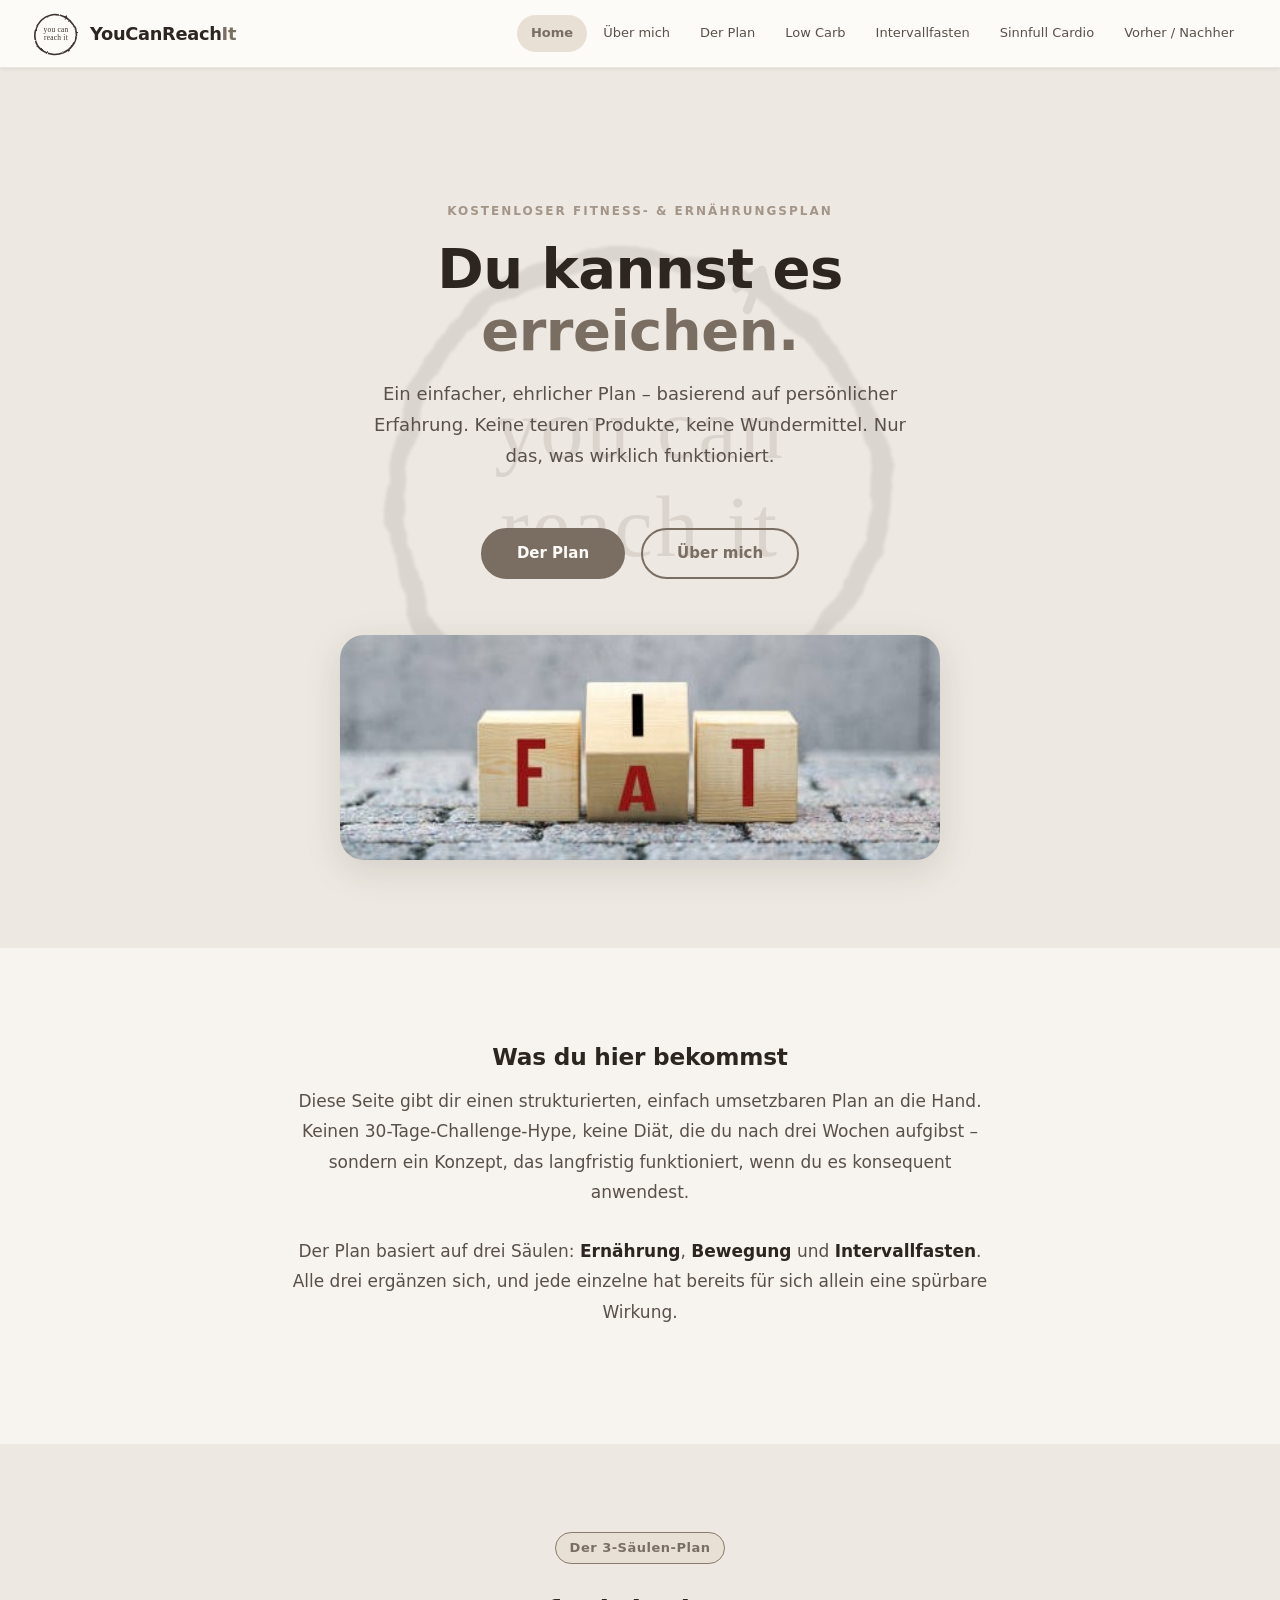
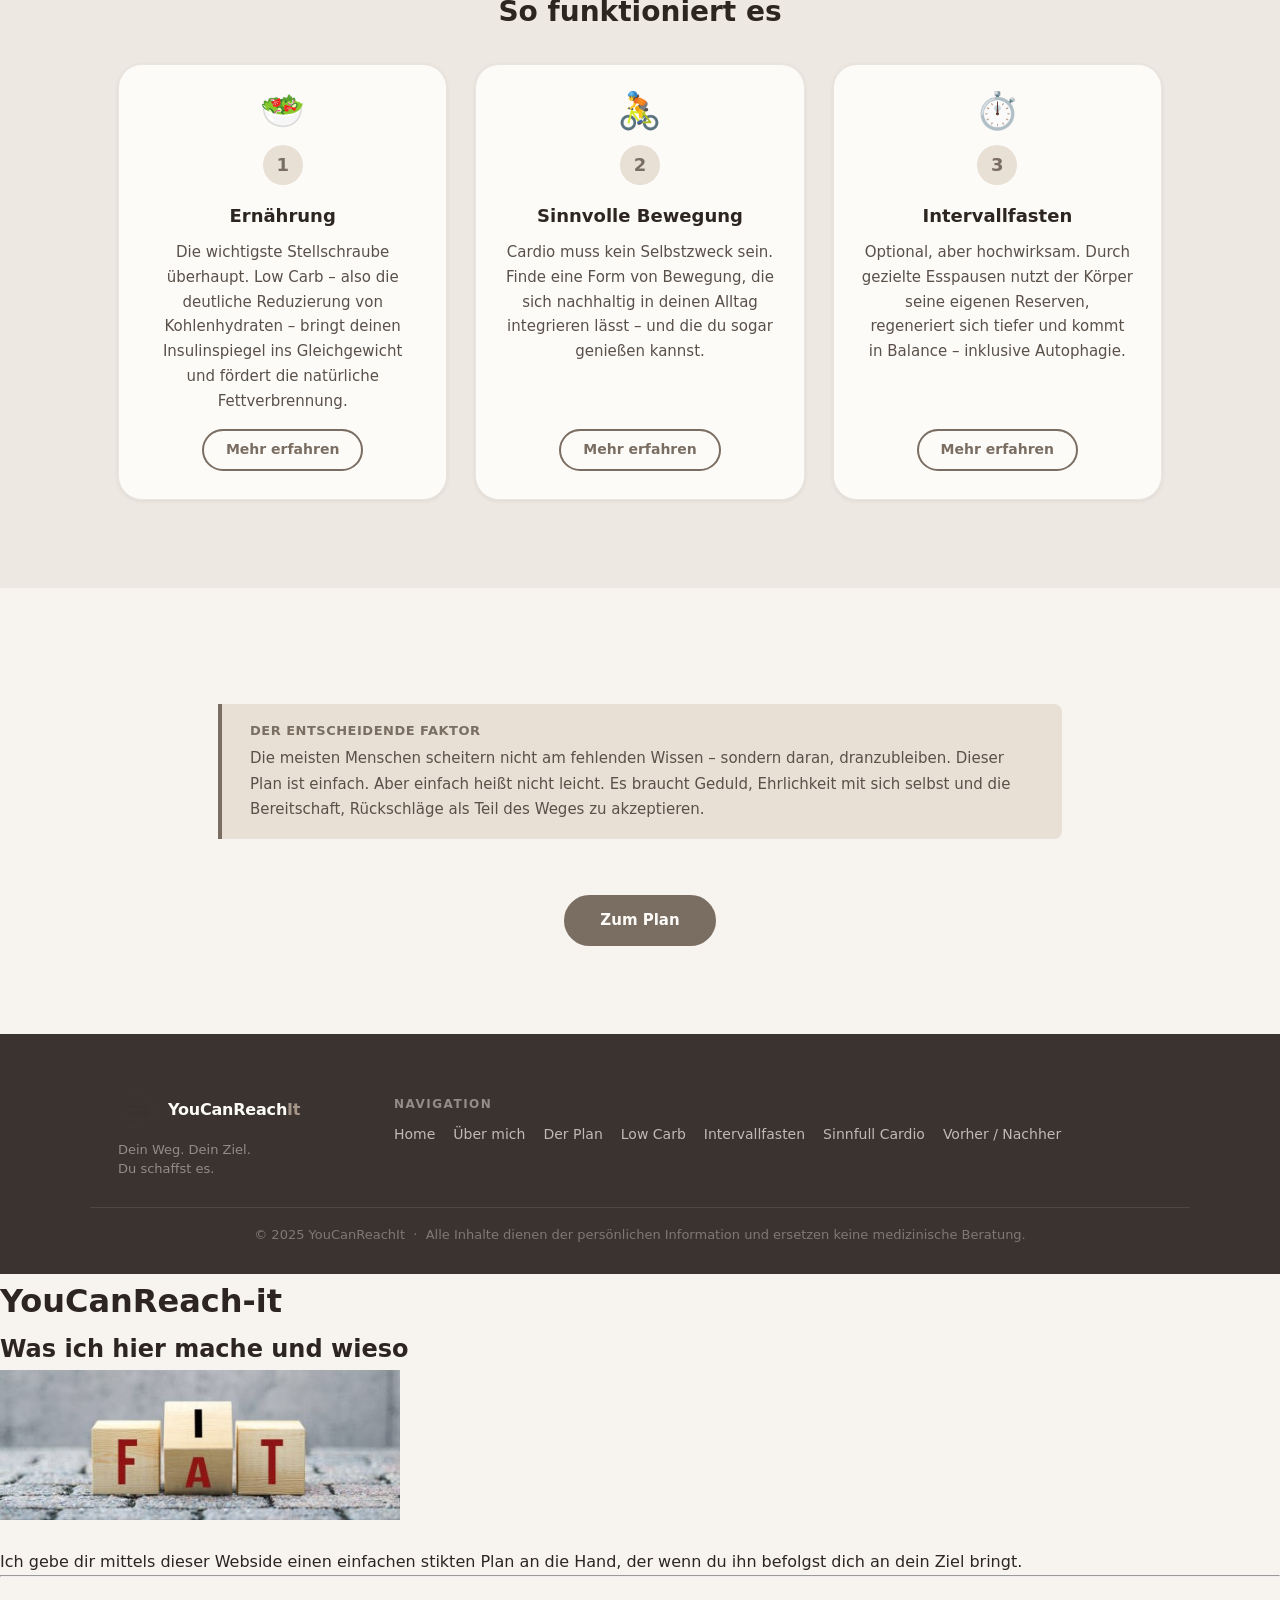
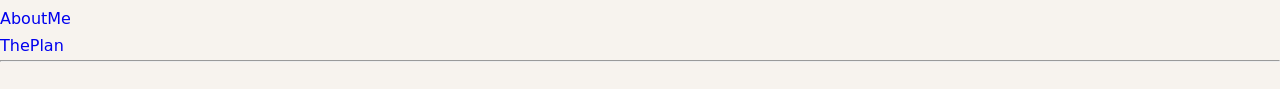
==== commit 4891f0d2: "first" ====
--- a/index.html
+++ b/index.html
@@ -173,3 +173,47 @@
 
 </body>
 </html>
+
+<!DOCTYPE html>
+<html lang="de">
+
+<head>
+<title>YouCanReach-it</title>
+<meta http-equiv="content-type" content="text/html; charset=utf-8">
+        
+<link rel="stylesheet" href="main.css">
+</head>
+
+<body>
+        <h1>YouCanReach-it</h1>
+        
+
+      <h2>
+        Was ich hier mache und wieso
+      </h2>
+      
+      <div class="flex">
+      <img src="image/fat.jpg" alt="" height="180" width="400">
+      </div>
+
+      <br>
+      
+      <p>
+        Ich gebe dir mittels dieser Webside einen einfachen stikten Plan an die Hand, der wenn du ihn befolgst dich an dein Ziel bringt.
+      </p>
+
+      
+<nav>
+        <hr>
+        <br>
+        <a href="aboutme.html">AboutMe</a>
+        <br>
+        <a href="plan.html">ThePlan</a>
+        <br>
+        <hr>
+        <br>
+</nav>
+
+</body>
+</html>
+
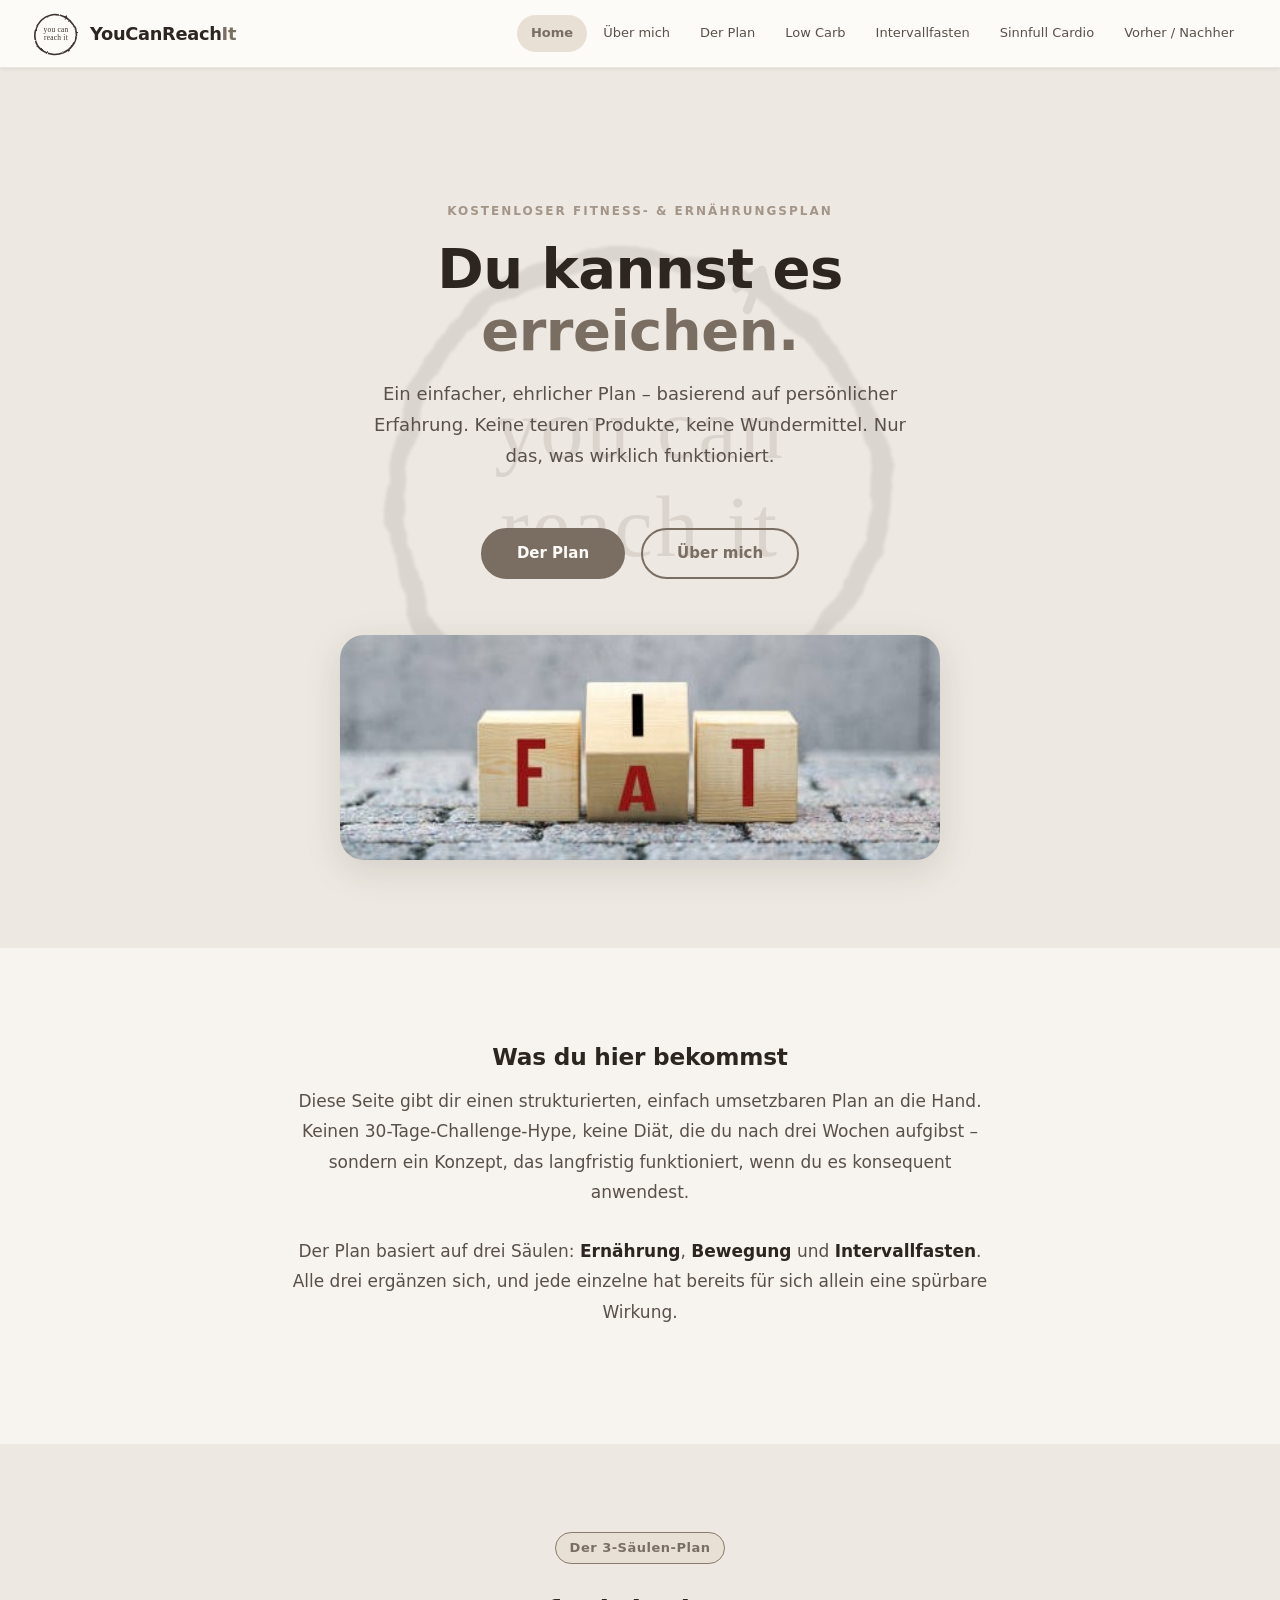
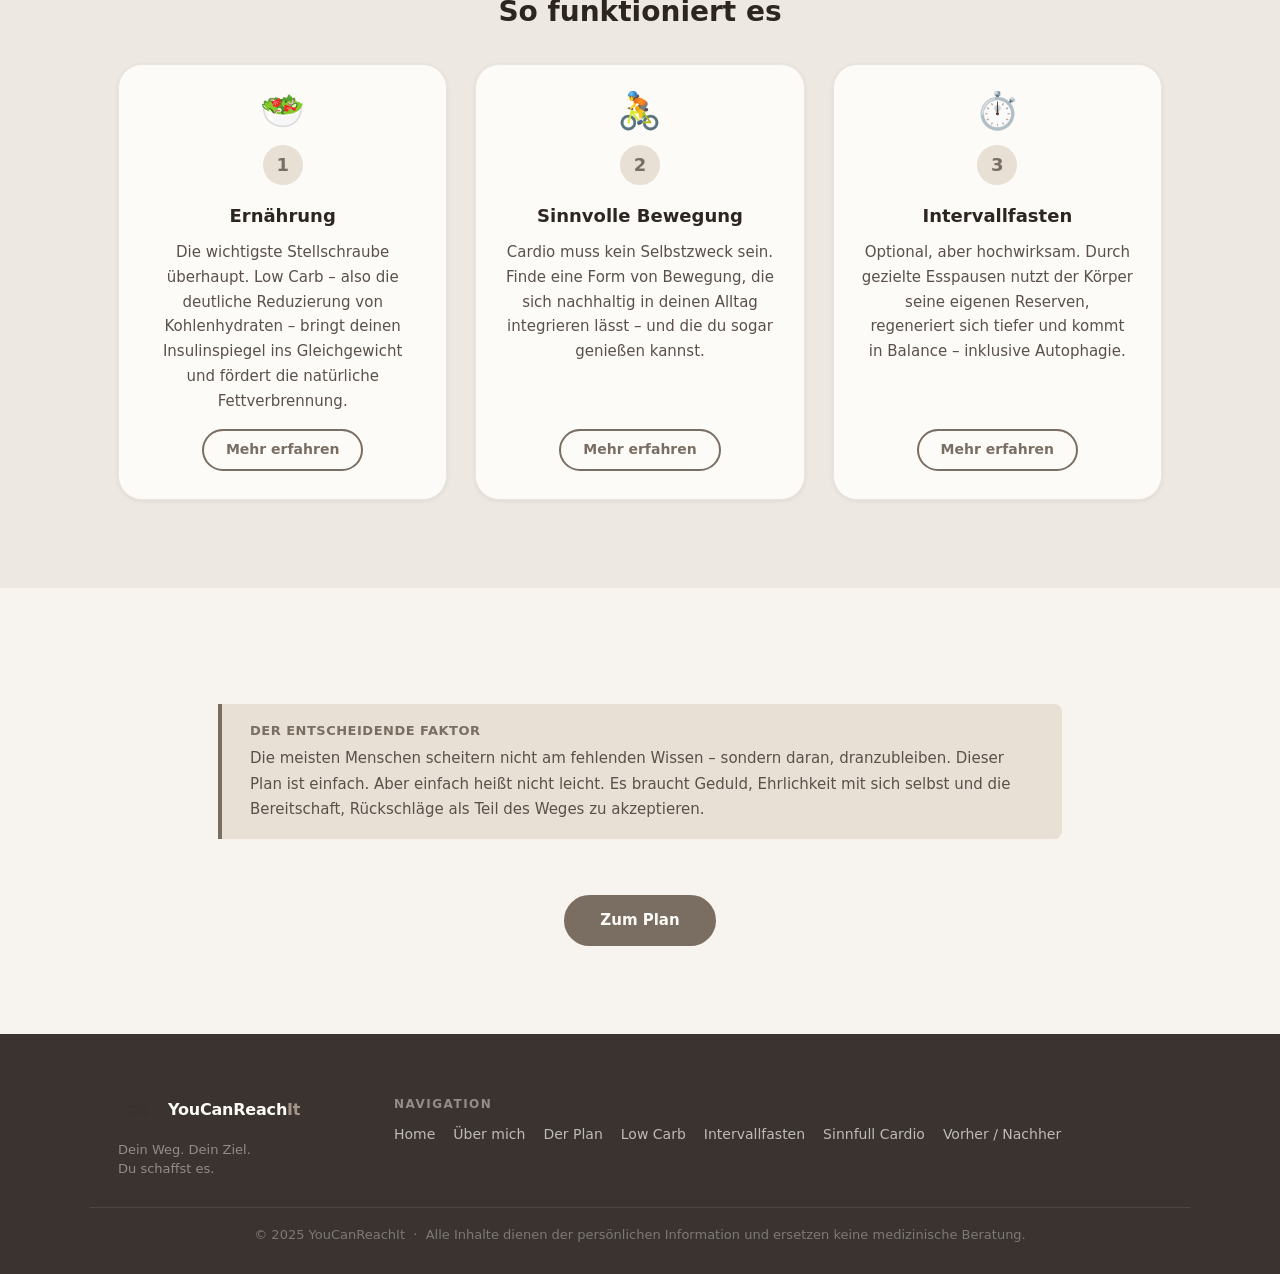
==== commit d4986453: "index redundations fix" ====
--- a/index.html
+++ b/index.html
@@ -174,46 +174,3 @@
 </body>
 </html>
 
-<!DOCTYPE html>
-<html lang="de">
-
-<head>
-<title>YouCanReach-it</title>
-<meta http-equiv="content-type" content="text/html; charset=utf-8">
-        
-<link rel="stylesheet" href="main.css">
-</head>
-
-<body>
-        <h1>YouCanReach-it</h1>
-        
-
-      <h2>
-        Was ich hier mache und wieso
-      </h2>
-      
-      <div class="flex">
-      <img src="image/fat.jpg" alt="" height="180" width="400">
-      </div>
-
-      <br>
-      
-      <p>
-        Ich gebe dir mittels dieser Webside einen einfachen stikten Plan an die Hand, der wenn du ihn befolgst dich an dein Ziel bringt.
-      </p>
-
-      
-<nav>
-        <hr>
-        <br>
-        <a href="aboutme.html">AboutMe</a>
-        <br>
-        <a href="plan.html">ThePlan</a>
-        <br>
-        <hr>
-        <br>
-</nav>
-
-</body>
-</html>
-
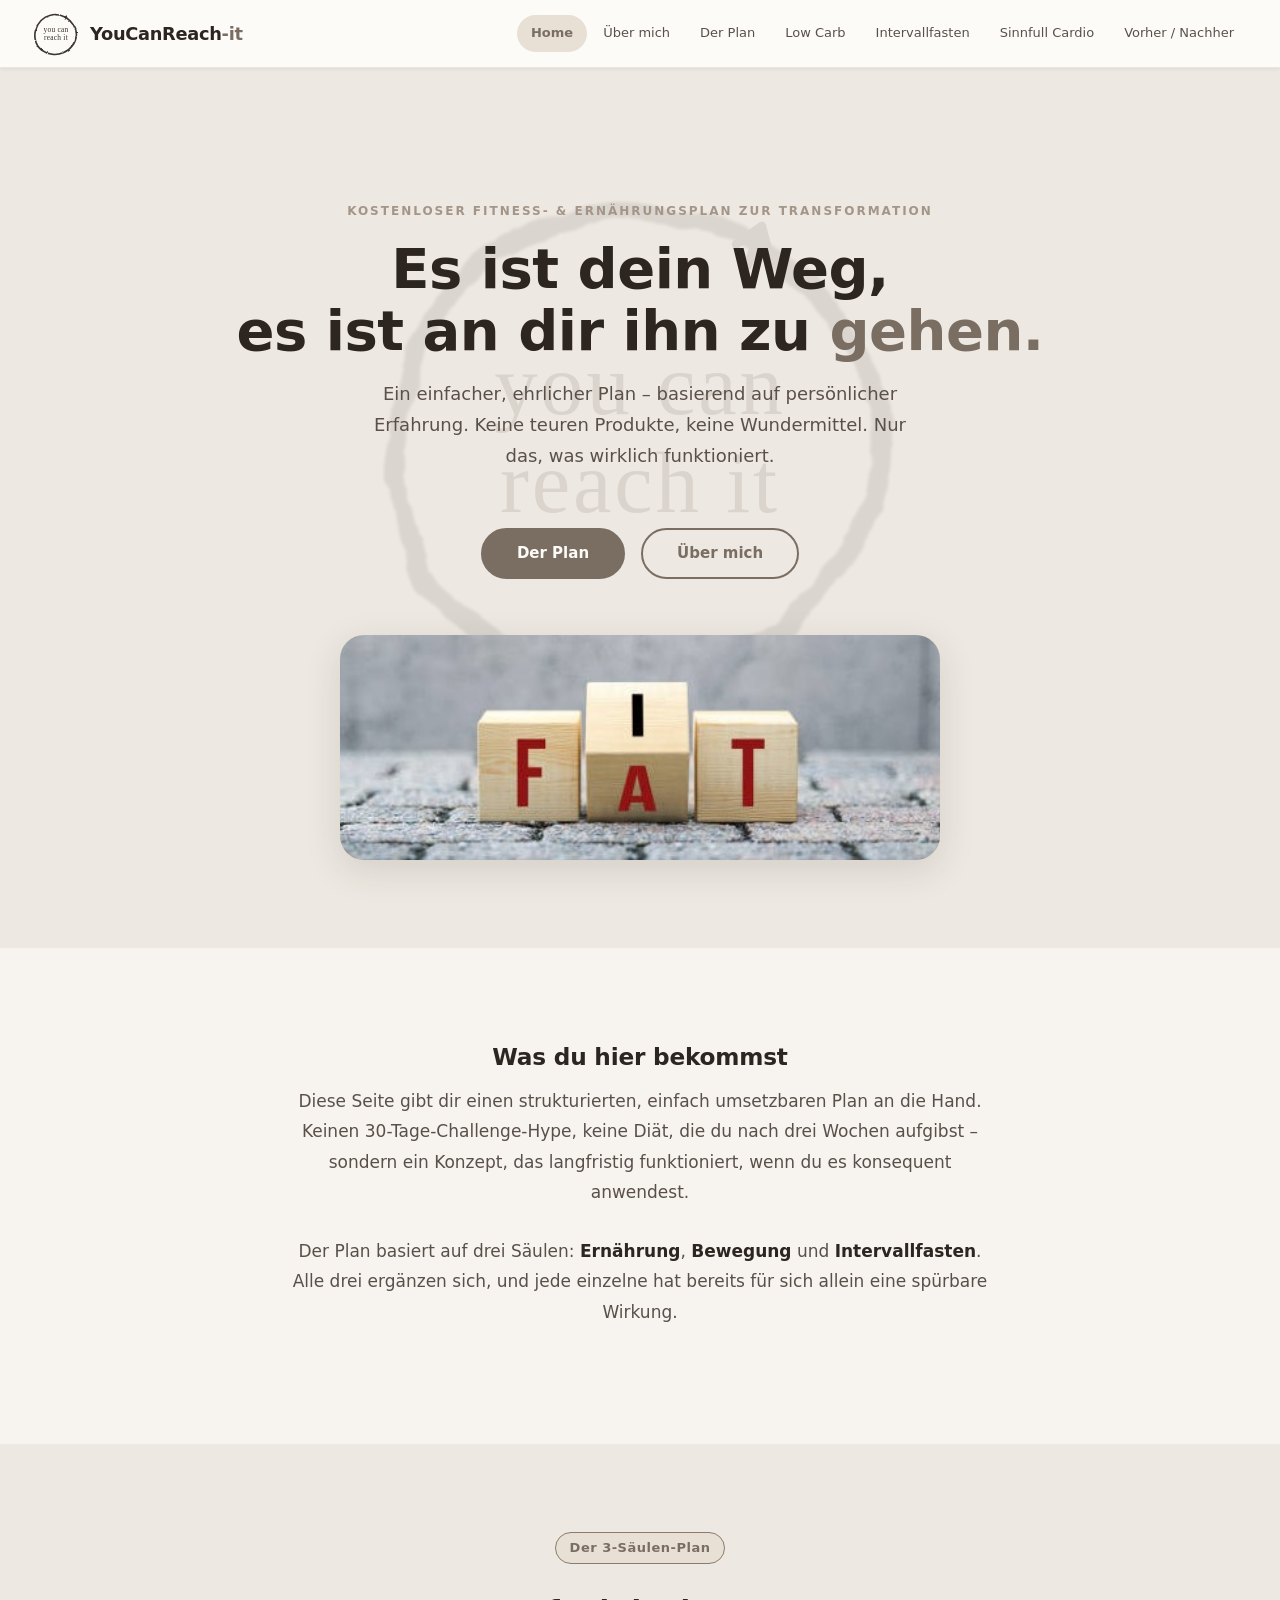
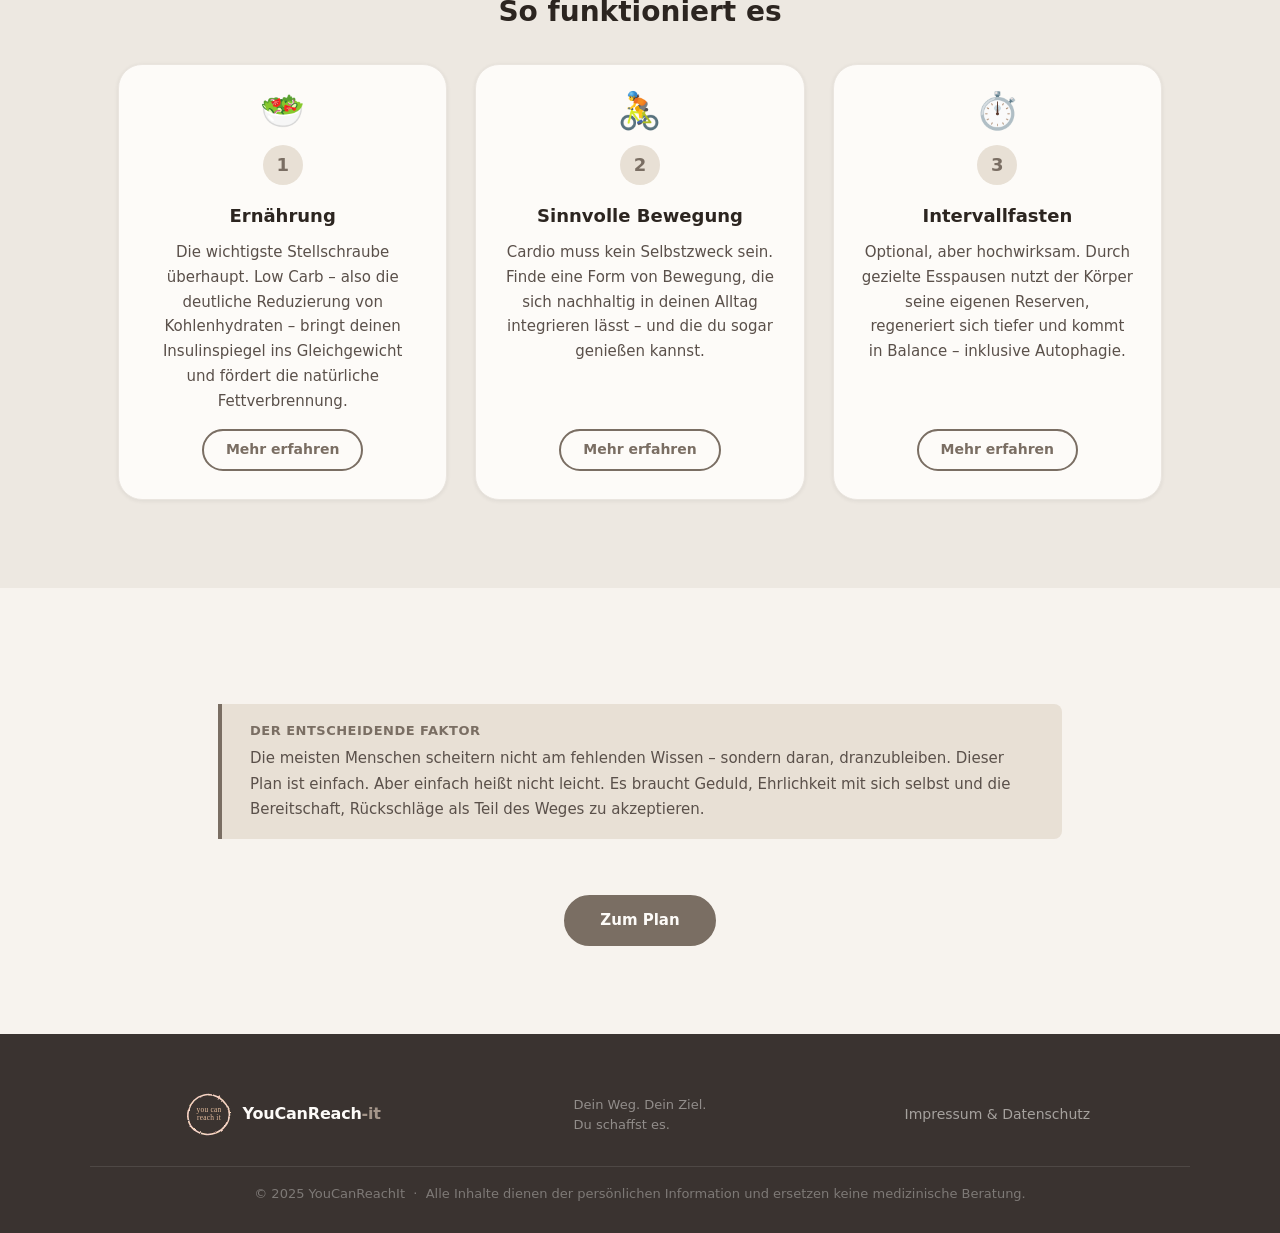
==== commit a100fcaf: "finishing" ====
--- a/index.html
+++ b/index.html
@@ -15,8 +15,11 @@
     <div class="nav-container">
       <a href="index.html" class="nav-brand">
         <img src="logo.svg" class="logo-svg" alt="YouCanReachIt Logo">
-        <span class="nav-brand-text">YouCanReach<em>It</em></span>
+        <span class="nav-brand-text">YouCanReach<em>-it</em></span>
       </a>
+      <button class="burger-btn" aria-label="Menü öffnen" aria-expanded="false">
+        <span></span><span></span><span></span>
+      </button>
       <nav class="nav-links">
         <a href="index.html" class="active">Home</a>
         <a href="aboutme.html">Über mich</a>
@@ -35,9 +38,9 @@
     <section class="hero">
       <img src="logo.svg" class="hero-watermark" alt="">
       <div class="container">
-        <span class="hero-eyebrow">Kostenloser Fitness- & Ernährungsplan</span>
+        <span class="hero-eyebrow">Kostenloser Fitness- & Ernährungsplan zur Transformation</span>
         <h1 class="hero-title">
-          Du kannst es<br><em>erreichen.</em>
+          Es ist dein Weg,<br>es ist an dir ihn zu <em>gehen.</em>
         </h1>
         <p class="hero-subtitle">
           Ein einfacher, ehrlicher Plan – basierend auf persönlicher Erfahrung.
@@ -49,7 +52,7 @@
         </div>
 
         <div class="hero-image-wrap">
-          <img class="hero-image" src="image/fat.jpg" alt="Motivation – der erste Schritt zählt">
+          <img class="hero-image" src="images/fat.jpg" alt="Motivation – der erste Schritt zählt">
         </div>
       </div>
     </section>
@@ -146,24 +149,17 @@
   <!-- ===== FOOTER ===== -->
   <footer class="footer">
     <div class="footer-inner">
-      <div class="footer-brand">
+      <div class="footer-col">
         <a href="index.html" class="footer-brand-link">
-          <img src="logo.svg" style="width:40px;height:40px;flex-shrink:0;object-fit:contain;" alt="YouCanReachIt Logo">
-          <span class="footer-brand-name">YouCanReach<em>It</em></span>
+          <img src="logo.svg" style="width:48px;height:48px;flex-shrink:0;object-fit:contain;" alt="YouCanReachIt Logo">
+          <span class="footer-brand-name">YouCanReach<em>-it</em></span>
         </a>
+      </div>
+      <div class="footer-col">
         <p class="footer-tagline">Dein Weg. Dein Ziel.<br>Du schaffst es.</p>
       </div>
-      <div class="footer-nav-wrap">
-        <p class="footer-nav-title">Navigation</p>
-        <nav class="footer-nav">
-          <a href="index.html">Home</a>
-          <a href="aboutme.html">Über mich</a>
-          <a href="plan.html">Der Plan</a>
-          <a href="lowcarb.html">Low Carb</a>
-          <a href="intervall.html">Intervallfasten</a>
-          <a href="sinncardio.html">Sinnfull Cardio</a>
-          <a href="picsside.html">Vorher / Nachher</a>
-        </nav>
+      <div class="footer-col">
+        <a href="impressum.html" class="footer-legal-link">Impressum &amp; Datenschutz</a>
       </div>
     </div>
     <div class="footer-bottom">
@@ -171,6 +167,7 @@
     </div>
   </footer>
 
+  <script src="nav.js"></script>
 </body>
 </html>
 
--- a/main.css
+++ b/main.css
@@ -249,7 +249,7 @@
 
 .hero-watermark {
   position: absolute;
-  top: 47%;
+  top: 42%;
   left: 50%;
   transform: translate(-50%, -50%);
   width: 562px;
@@ -679,12 +679,16 @@
   margin: 0 auto;
   padding: 0 var(--space-md);
   display: grid;
-  grid-template-columns: 220px 1fr;
-  gap: var(--space-lg);
-  align-items: start;
-}
-
-.footer-brand { display: flex; flex-direction: column; gap: 8px; }
+  grid-template-columns: 1fr 1fr 1fr;
+  gap: var(--space-md);
+  align-items: center;
+}
+
+.footer-col {
+  display: flex;
+  align-items: center;
+  justify-content: center;
+}
 
 .footer-brand-link {
   display: flex;
@@ -712,7 +716,20 @@
   margin-top: 2px;
 }
 
-.footer-nav-wrap { padding-top: 4px; }
+.footer-legal {
+  display: flex;
+  align-items: flex-start;
+  padding-top: 4px;
+}
+
+.footer-legal-link {
+  color: rgba(253, 251, 248, 0.55);
+  font-size: 0.875rem;
+  text-decoration: none;
+  transition: color 0.18s;
+}
+
+.footer-legal-link:hover { color: var(--text-white); }
 
 .footer-nav-title {
   font-size: 0.75rem;
@@ -752,6 +769,176 @@
   font-size: 0.8125rem;
   color: rgba(253, 251, 248, 0.35);
 }
+
+
+/* =============================================
+   CAROUSEL
+   ============================================= */
+.carousel {
+  position: relative;
+  max-width: 700px;
+  margin: 0 auto;
+  padding: 0 28px;
+}
+
+.carousel-track-wrap {
+  overflow: hidden;
+  border-radius: var(--radius-lg);
+  box-shadow: var(--shadow-lg);
+  border: 1.5px solid rgba(0, 0, 0, 0.22);
+}
+
+.carousel-track {
+  display: flex;
+  transition: transform 0.4s ease;
+}
+
+.carousel-slide {
+  min-width: 100%;
+  position: relative;
+}
+
+.carousel-slide img {
+  width: 100%;
+  height: 380px;
+  object-fit: contain;
+  background: var(--bg-alt);
+  display: block;
+  border-radius: var(--radius-lg);
+  filter: grayscale(100%);
+}
+
+/* Bild 1: kein Blur */
+.carousel-slide:nth-child(1) img {
+  filter: grayscale(100%);
+}
+
+/* Bilder 2 & 3: stärkerer Blur für Gesichter */
+.carousel-slide:nth-child(2) img,
+.carousel-slide:nth-child(3) img {
+  filter: grayscale(100%) blur(2.4px);
+}
+
+/* Fatme: zoom in via cover to match trnme's fill */
+.carousel-slide.zoom img {
+  object-fit: cover;
+}
+
+/* Slide 4: Text-Overlay auf way.jpg */
+.carousel-overlay {
+  position: absolute;
+  inset: 0;
+  display: flex;
+  flex-direction: column;
+  align-items: center;
+  justify-content: center;
+  text-align: center;
+  padding: var(--space-md) var(--space-lg);
+  background: rgba(0, 0, 0, 0.50);
+  border-radius: var(--radius-lg);
+}
+
+.carousel-overlay-title {
+  color: #fff;
+  font-size: 1.25rem;
+  font-weight: 700;
+  margin-bottom: var(--space-sm);
+  letter-spacing: -0.2px;
+}
+
+.carousel-overlay-body {
+  color: rgba(255, 255, 255, 0.88);
+  font-size: 0.9375rem;
+  line-height: 1.72;
+  max-width: 500px;
+}
+
+.carousel-btn {
+  position: absolute;
+  top: 50%;
+  transform: translateY(-calc(50% + 20px));
+  background: var(--bg-card);
+  border: 1.5px solid rgba(0, 0, 0, 0.22);
+  border-radius: 50%;
+  width: 44px;
+  height: 44px;
+  font-size: 1.5rem;
+  line-height: 1;
+  cursor: pointer;
+  z-index: 10;
+  display: flex;
+  align-items: center;
+  justify-content: center;
+  box-shadow: var(--shadow-md);
+  transition: background 0.18s, transform 0.18s;
+  color: var(--text-primary);
+}
+
+.carousel-btn:hover { background: var(--accent-pale); transform: translateY(calc(-50% - 2px)); }
+.carousel-prev { left: -8px; top: calc(50% - 20px); transform: translateY(-50%); }
+.carousel-next { right: -8px; top: calc(50% - 20px); transform: translateY(-50%); }
+.carousel-prev:hover, .carousel-next:hover { background: var(--accent-pale); }
+
+.carousel-dots {
+  display: flex;
+  justify-content: center;
+  gap: 8px;
+  margin-top: var(--space-sm);
+}
+
+.carousel-dot {
+  width: 10px;
+  height: 10px;
+  border-radius: 50%;
+  border: none;
+  background: var(--border);
+  cursor: pointer;
+  transition: background 0.18s, transform 0.18s;
+  padding: 0;
+}
+
+.carousel-dot.active {
+  background: var(--accent);
+  transform: scale(1.25);
+}
+
+@media (max-width: 600px) {
+  .carousel-slide img { height: 220px; }
+  .carousel { padding: 0 20px; }
+}
+
+
+/* =============================================
+   BURGER BUTTON
+   ============================================= */
+.burger-btn {
+  display: none;
+  flex-direction: column;
+  justify-content: center;
+  align-items: center;
+  gap: 5px;
+  width: 40px;
+  height: 40px;
+  background: none;
+  border: none;
+  cursor: pointer;
+  padding: 6px;
+  border-radius: var(--radius-sm);
+  flex-shrink: 0;
+}
+
+.burger-btn span {
+  display: block;
+  height: 2px;
+  width: 22px;
+  background: var(--text-primary);
+  border-radius: 2px;
+  transition: transform 0.25s ease, opacity 0.2s ease;
+}
+
+.burger-btn.is-open span:nth-child(1) { transform: translateY(7px) rotate(45deg); }
+.burger-btn.is-open span:nth-child(2) { opacity: 0; transform: scaleX(0); }
+.burger-btn.is-open span:nth-child(3) { transform: translateY(-7px) rotate(-45deg); }
 
 
 /* =============================================
@@ -770,9 +957,41 @@
     grid-template-columns: 1fr;
     text-align: center;
   }
-  .footer-brand { align-items: center; }
+  .footer-col { justify-content: center; }
   .footer-brand-link { justify-content: center; }
-  .footer-nav { justify-content: center; }
+}
+
+/* Footer logo – same brightness level as the accent-light "-it" text */
+.footer-brand-link img {
+  filter: brightness(4);
+}
+
+@media (max-width: 768px) {
+  .burger-btn { display: flex; }
+
+  .nav-links {
+    display: none;
+    position: absolute;
+    top: 100%;
+    left: 0;
+    right: 0;
+    background: var(--bg-card);
+    border-bottom: 1px solid var(--border-light);
+    box-shadow: var(--shadow-md);
+    flex-direction: column;
+    padding: 8px 16px 14px;
+    gap: 2px;
+    z-index: 999;
+  }
+
+  .nav-links.nav-open { display: flex; }
+
+  .nav-links a {
+    padding: 10px 14px;
+    font-size: 0.9375rem;
+    border-radius: var(--radius-sm);
+    text-align: left;
+  }
 }
 
 @media (max-width: 640px) {
@@ -782,11 +1001,6 @@
     --nav-height: 60px;
   }
 
-  .nav-links a {
-    font-size: 0.75rem;
-    padding: 5px 10px;
-  }
-
   .gallery {
     grid-template-columns: repeat(auto-fill, minmax(150px, 1fr));
   }
@@ -796,18 +1010,5 @@
 }
 
 @media (max-width: 520px) {
-  :root { --nav-height: 112px; }
-
-  .nav-container {
-    flex-direction: column;
-    height: auto;
-    padding: 10px var(--space-sm);
-    gap: 8px;
-  }
-
-  .navbar { height: auto; }
-
-  .nav-links { justify-content: center; }
-
   .btn { padding: 11px 26px; font-size: 0.875rem; }
 }
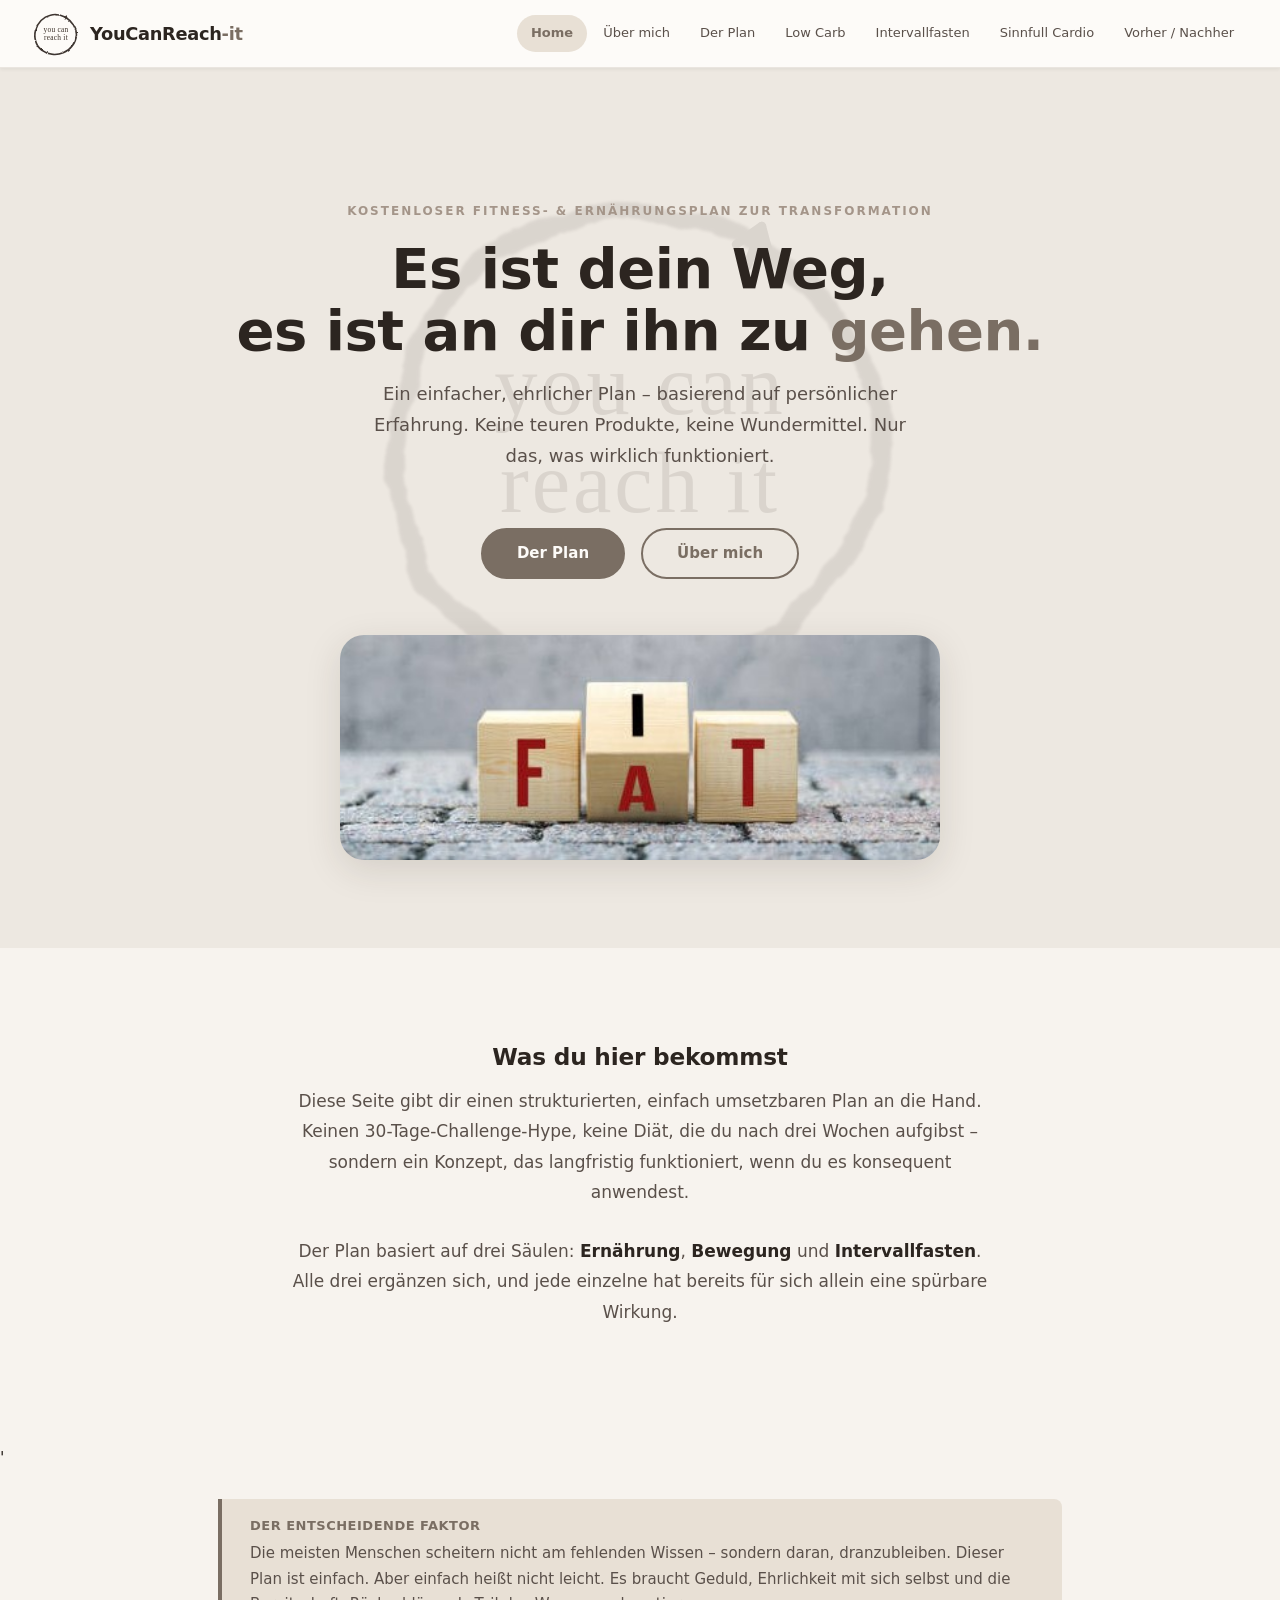
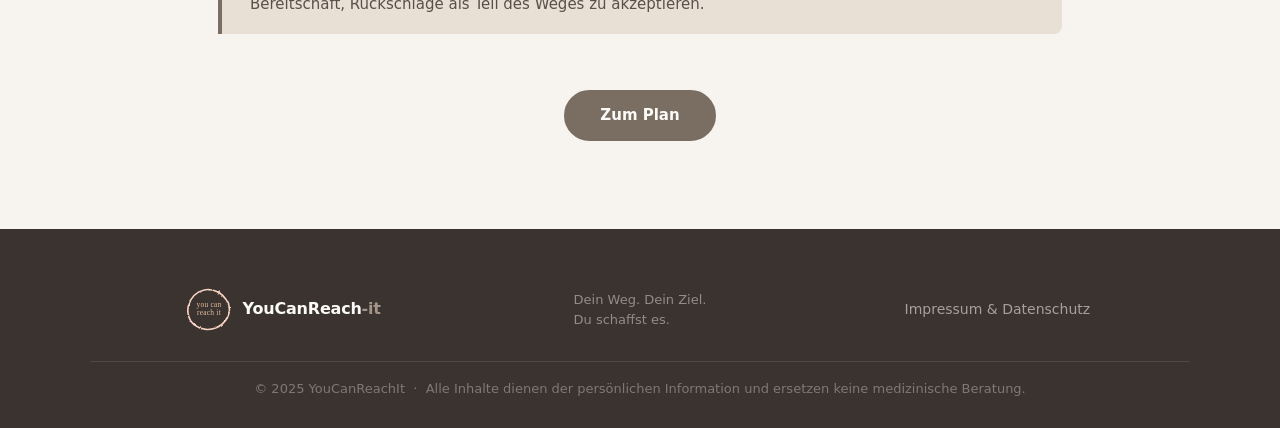
==== commit dce4d94c: "updated layout" ====
--- a/index.html
+++ b/index.html
@@ -77,7 +77,7 @@
       </div>
     </section>
 
-    <!-- ===== 3 SÄULEN CARDS ===== -->
+   ' <!-- ===== 3 SÄULEN CARDS =====
     <section class="section-alt">
       <div class="container-wide">
         <div class="text-center mb-md">
@@ -126,7 +126,7 @@
 
         </div>
       </div>
-    </section>
+    </section>' -->
 
     <!-- ===== PHILOSOPHY ===== -->
     <section class="section">
--- a/main.css
+++ b/main.css
@@ -220,6 +220,7 @@
 .section     { padding: var(--space-xl) 0; }
 .section-alt { background: var(--bg-alt); padding: var(--space-xl) 0; }
 .section-sm  { padding: var(--space-lg) 0; }
+.section + .section { padding-top: 0; }
 
 .text-center  { text-align: center; }
 .text-muted   { color: var(--text-muted); font-size: 0.9rem; }
@@ -816,7 +817,7 @@
 /* Bilder 2 & 3: stärkerer Blur für Gesichter */
 .carousel-slide:nth-child(2) img,
 .carousel-slide:nth-child(3) img {
-  filter: grayscale(100%) blur(2.4px);
+  filter: grayscale(100%) blur(1.2px);
 }
 
 /* Fatme: zoom in via cover to match trnme's fill */
@@ -966,7 +967,7 @@
   filter: brightness(4);
 }
 
-@media (max-width: 768px) {
+@media (max-width: 1024px) {
   .burger-btn { display: flex; }
 
   .nav-links {
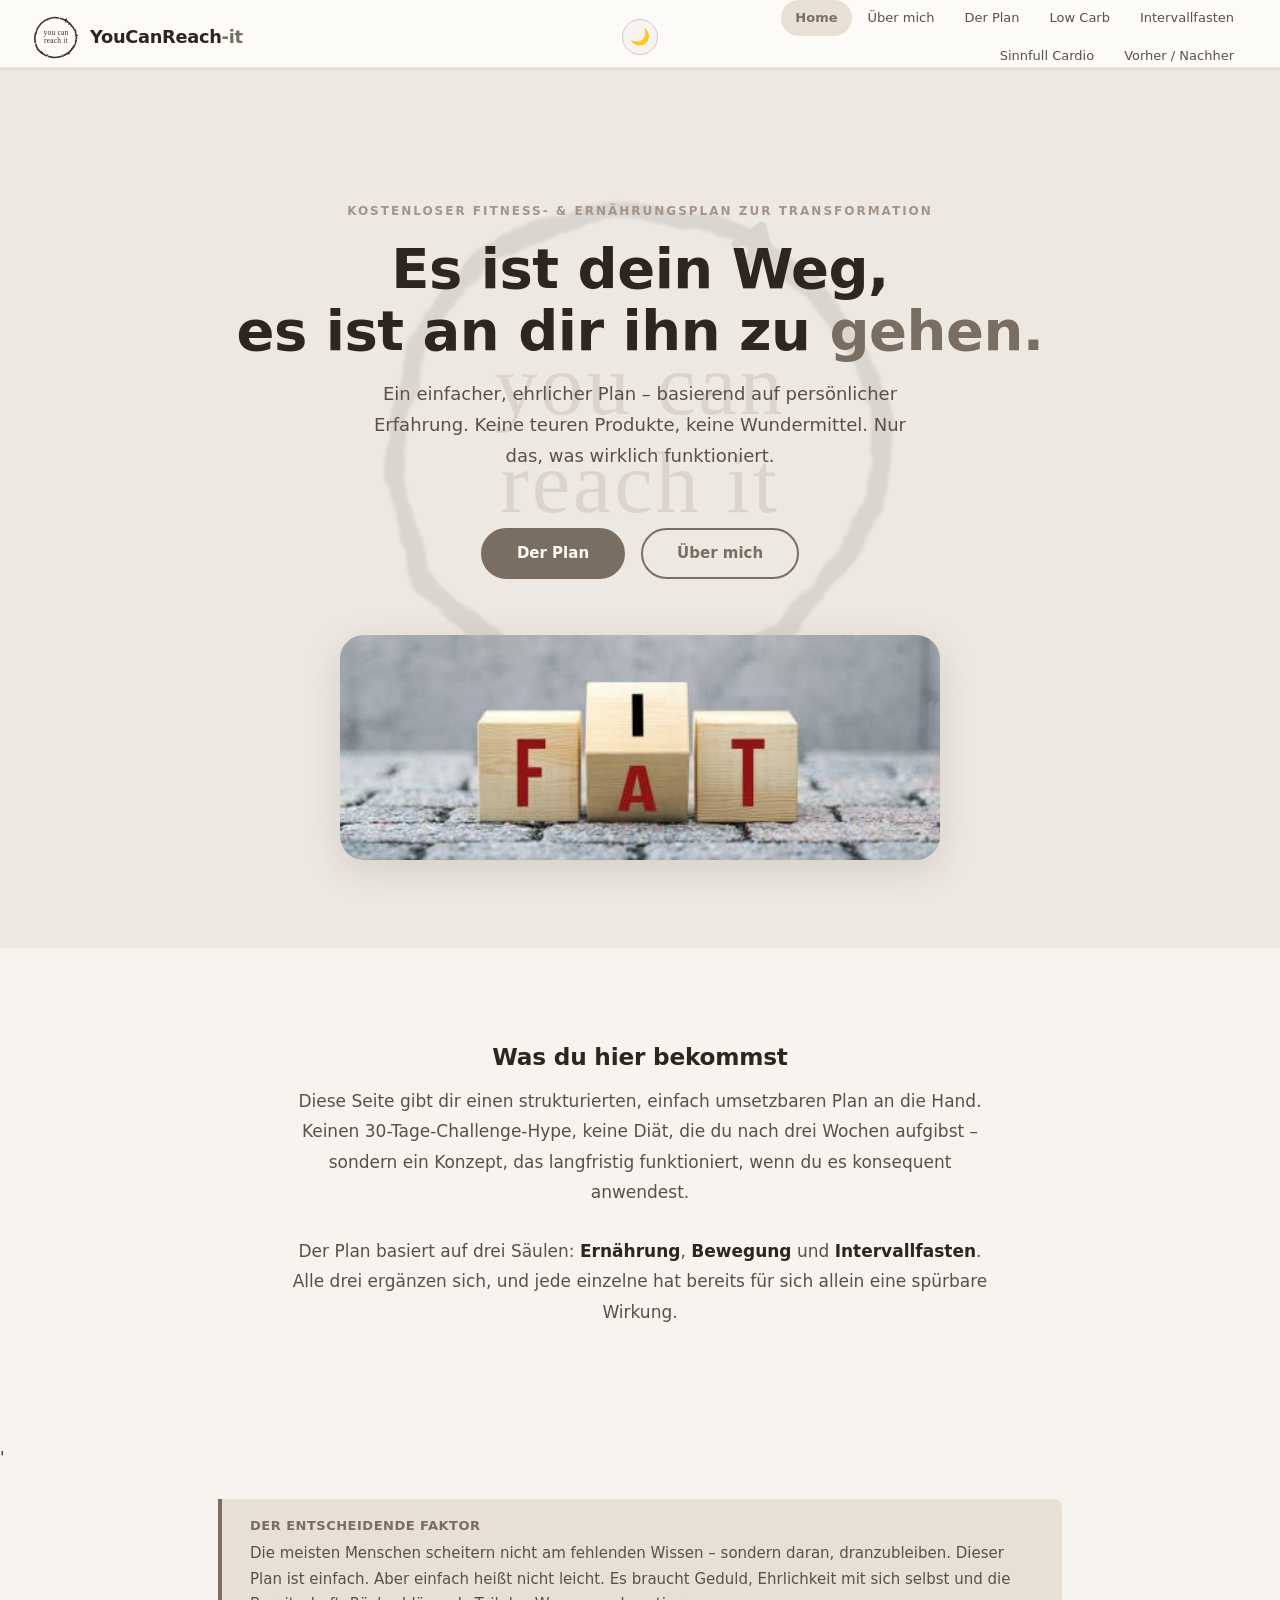
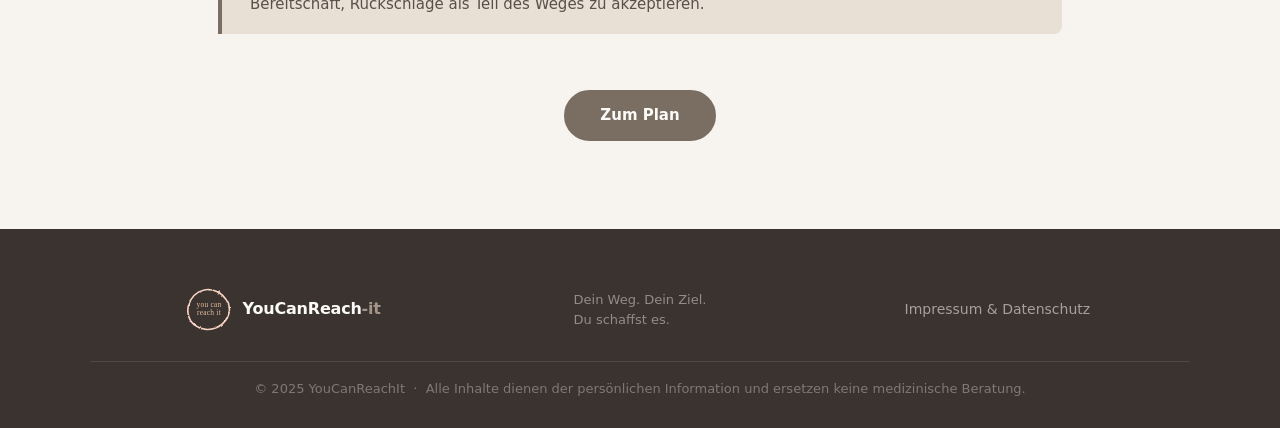
==== commit e005721b: "updated layout" ====
--- a/index.html
+++ b/index.html
@@ -7,6 +7,7 @@
   <title>YouCanReachIt – Du kannst es erreichen</title>
   <link rel="icon" href="favicon.svg" type="image/svg+xml">
   <link rel="stylesheet" href="main.css">
+  <script>if(localStorage.getItem("theme")==="dark")document.documentElement.setAttribute("data-theme","dark");</script>
 </head>
 <body>
 
@@ -17,9 +18,12 @@
         <img src="logo.svg" class="logo-svg" alt="YouCanReachIt Logo">
         <span class="nav-brand-text">YouCanReach<em>-it</em></span>
       </a>
-      <button class="burger-btn" aria-label="Menü öffnen" aria-expanded="false">
-        <span></span><span></span><span></span>
-      </button>
+      <div class="nav-actions">
+        <button class="theme-btn" aria-label="Erscheinungsbild umschalten" title="Dark Mode">🌙</button>
+        <button class="burger-btn" aria-label="Menü öffnen" aria-expanded="false">
+          <span></span><span></span><span></span>
+        </button>
+      </div>
       <nav class="nav-links">
         <a href="index.html" class="active">Home</a>
         <a href="aboutme.html">Über mich</a>
--- a/main.css
+++ b/main.css
@@ -52,6 +52,36 @@
   --nav-height: 68px;
 }
 
+/* --- Dark Mode --- */
+[data-theme="dark"] {
+  --bg-main:       #181210;
+  --bg-alt:        #201810;
+  --bg-card:       #3A2C20;
+  --bg-dark:       #0F0C09;
+  --bg-dark-deep:  #0A0806;
+
+  --accent:        #C09870;
+  --accent-light:  #D4B48A;
+  --accent-pale:   #4A3828;
+
+  --text-primary:  #F5EDE4;
+  --text-secondary:#D0BCA8;
+  --text-muted:    #9A8878;
+  --text-white:    #FDFBF8;
+
+  --border:        #5A4030;
+  --border-light:  #3E2E20;
+
+  --shadow-sm:  0 1px 4px rgba(0, 0, 0, 0.4);
+  --shadow-md:  0 4px 18px rgba(0, 0, 0, 0.5);
+  --shadow-lg:  0 10px 36px rgba(0, 0, 0, 0.6);
+}
+
+/* Dark mode card border for extra contrast */
+[data-theme="dark"] .card {
+  border-color: rgba(180, 130, 80, 0.3);
+}
+
 /* --- Base --- */
 html { scroll-behavior: smooth; }
 
@@ -62,6 +92,7 @@
   line-height: 1.72;
   font-size: 16px;
   padding-top: var(--nav-height);
+  transition: background-color 0.3s ease, color 0.3s ease;
 }
 
 img { max-width: 100%; height: auto; display: block; }
@@ -86,12 +117,16 @@
 .nav-container {
   width: 100%;
   height: 100%;
-  display: flex;
-  align-items: center;
-  justify-content: space-between;
+  display: grid;
+  grid-template-columns: 1fr auto 1fr;
+  grid-template-areas: "brand actions nav";
+  align-items: center;
   padding: 0 32px;
-  gap: var(--space-sm);
-}
+}
+
+.nav-brand   { grid-area: brand; }
+.nav-actions { grid-area: actions; display: flex; align-items: center; gap: 8px; }
+.nav-links   { grid-area: nav; justify-self: end; }
 
 .nav-brand {
   display: flex;
@@ -102,6 +137,8 @@
 }
 
 .logo-svg { width: 48px; height: 48px; flex-shrink: 0; object-fit: contain; }
+
+[data-theme="dark"] .logo-svg { filter: brightness(2.5); }
 
 .nav-brand-text {
   font-size: 1.113rem;
@@ -940,6 +977,27 @@
 .burger-btn.is-open span:nth-child(1) { transform: translateY(7px) rotate(45deg); }
 .burger-btn.is-open span:nth-child(2) { opacity: 0; transform: scaleX(0); }
 .burger-btn.is-open span:nth-child(3) { transform: translateY(-7px) rotate(-45deg); }
+
+.theme-btn {
+  display: flex;
+  align-items: center;
+  justify-content: center;
+  width: 36px;
+  height: 36px;
+  border-radius: 50%;
+  border: 1.5px solid var(--border);
+  background: var(--bg-main);
+  cursor: pointer;
+  font-size: 1rem;
+  flex-shrink: 0;
+  transition: background 0.2s, border-color 0.2s, transform 0.2s;
+  line-height: 1;
+}
+
+.theme-btn:hover {
+  background: var(--accent-pale);
+  transform: rotate(20deg);
+}
 
 
 /* =============================================
@@ -970,6 +1028,11 @@
 @media (max-width: 1024px) {
   .burger-btn { display: flex; }
 
+  .nav-container {
+    grid-template-columns: 1fr auto 1fr;
+    grid-template-areas: "brand actions .";
+  }
+
   .nav-links {
     display: none;
     position: absolute;
@@ -983,6 +1046,7 @@
     padding: 8px 16px 14px;
     gap: 2px;
     z-index: 999;
+    justify-self: unset;
   }
 
   .nav-links.nav-open { display: flex; }
